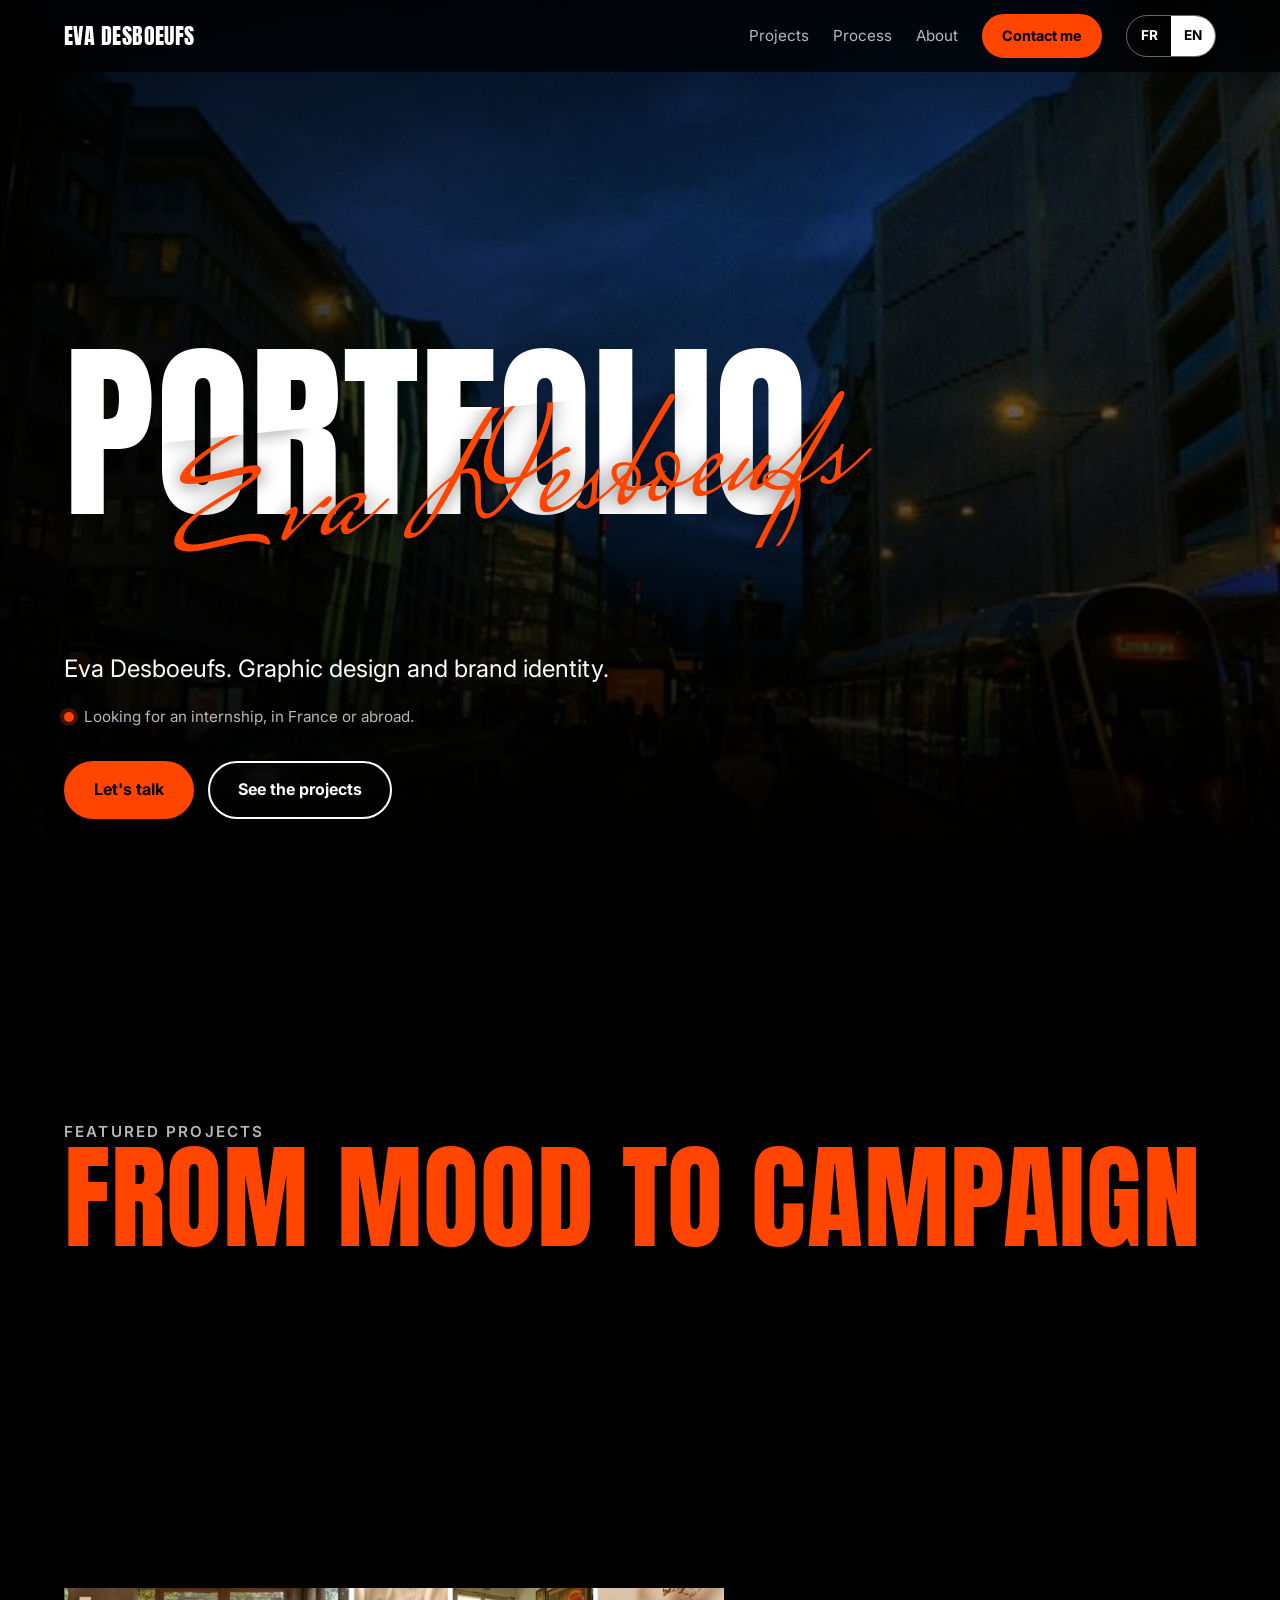
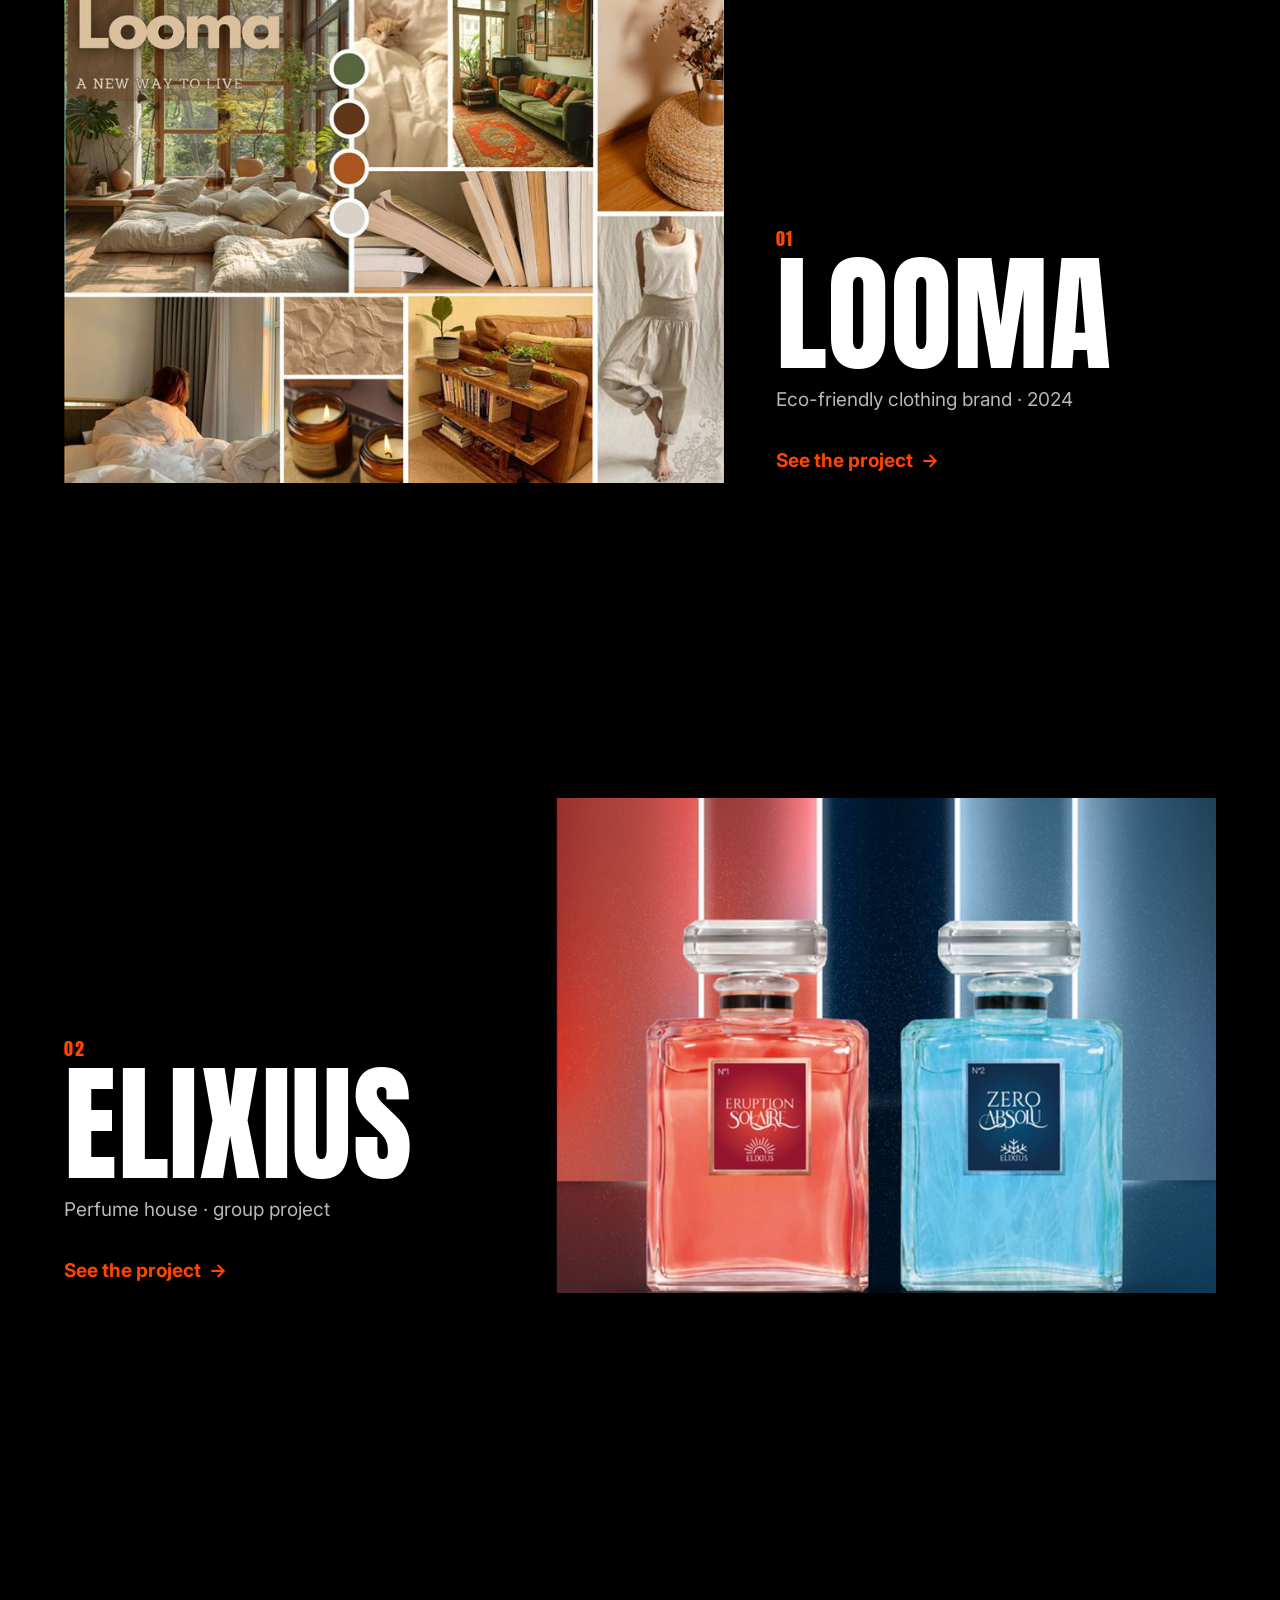
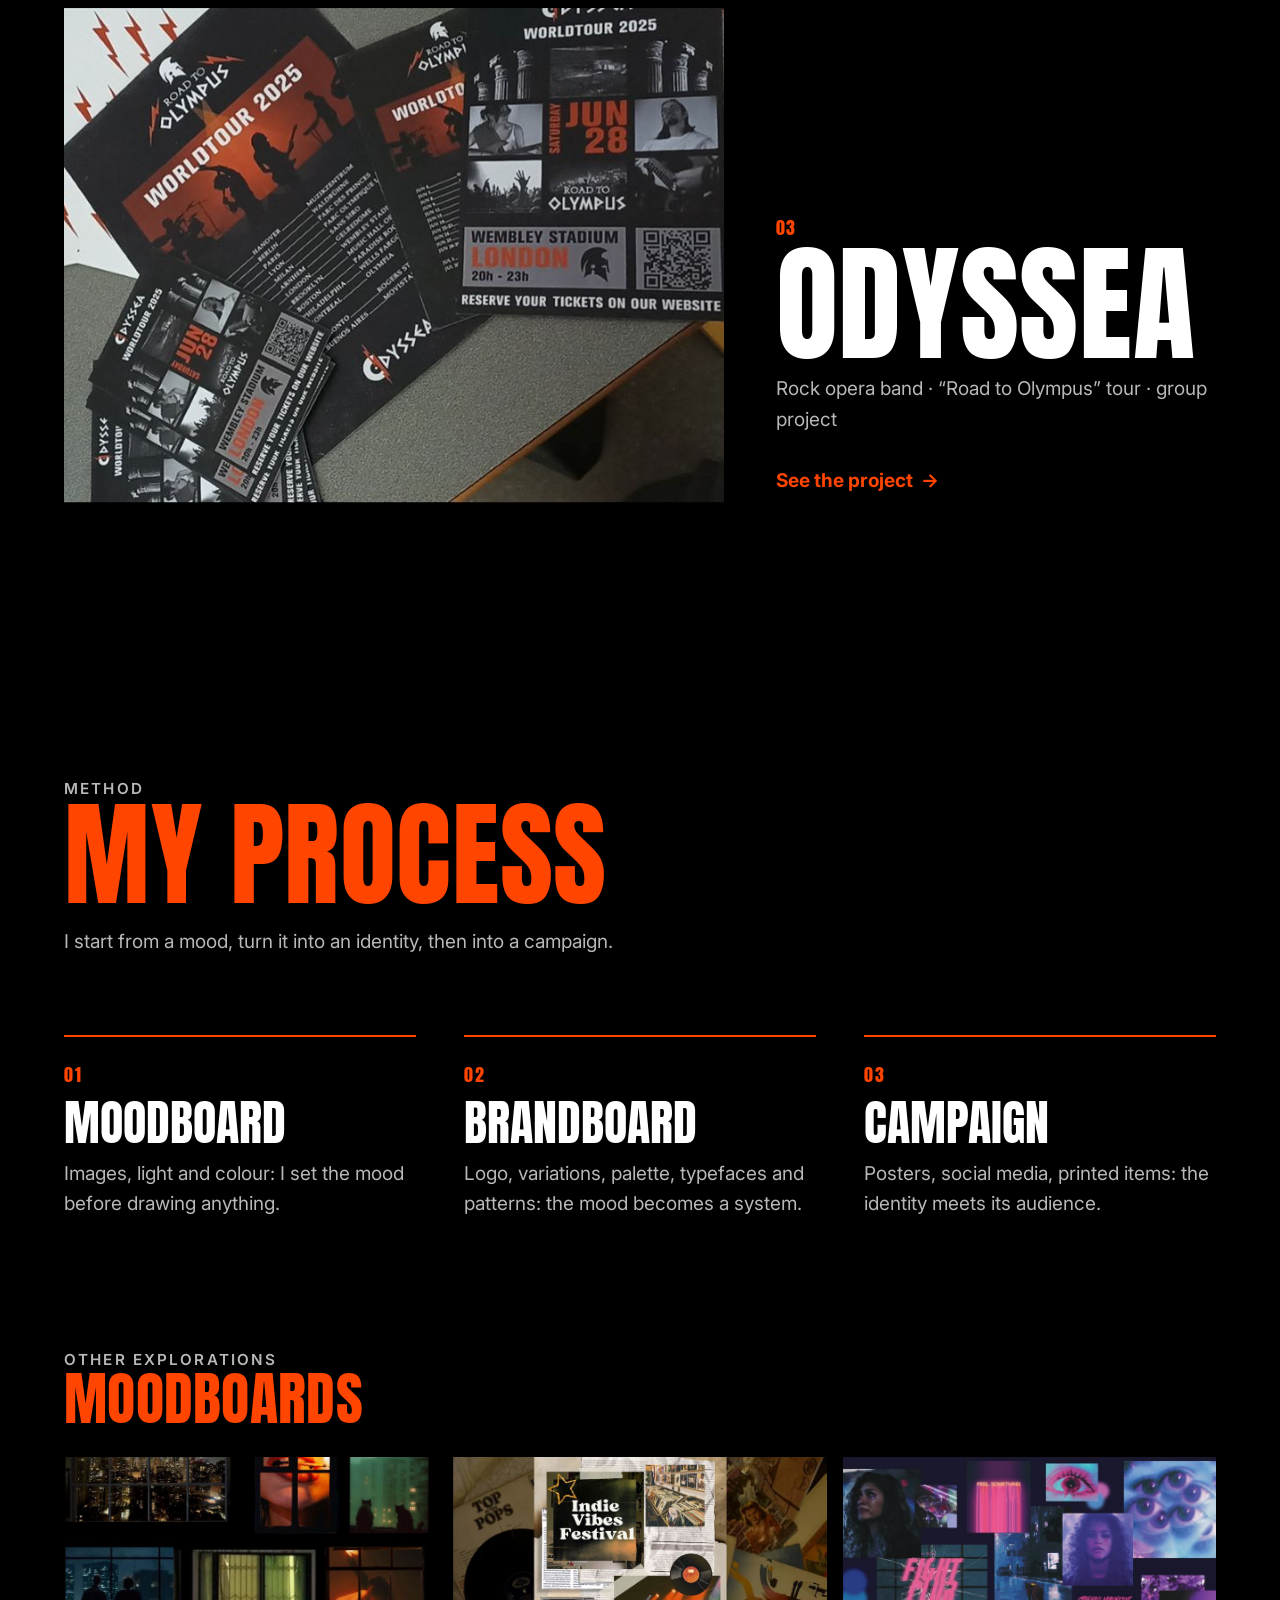
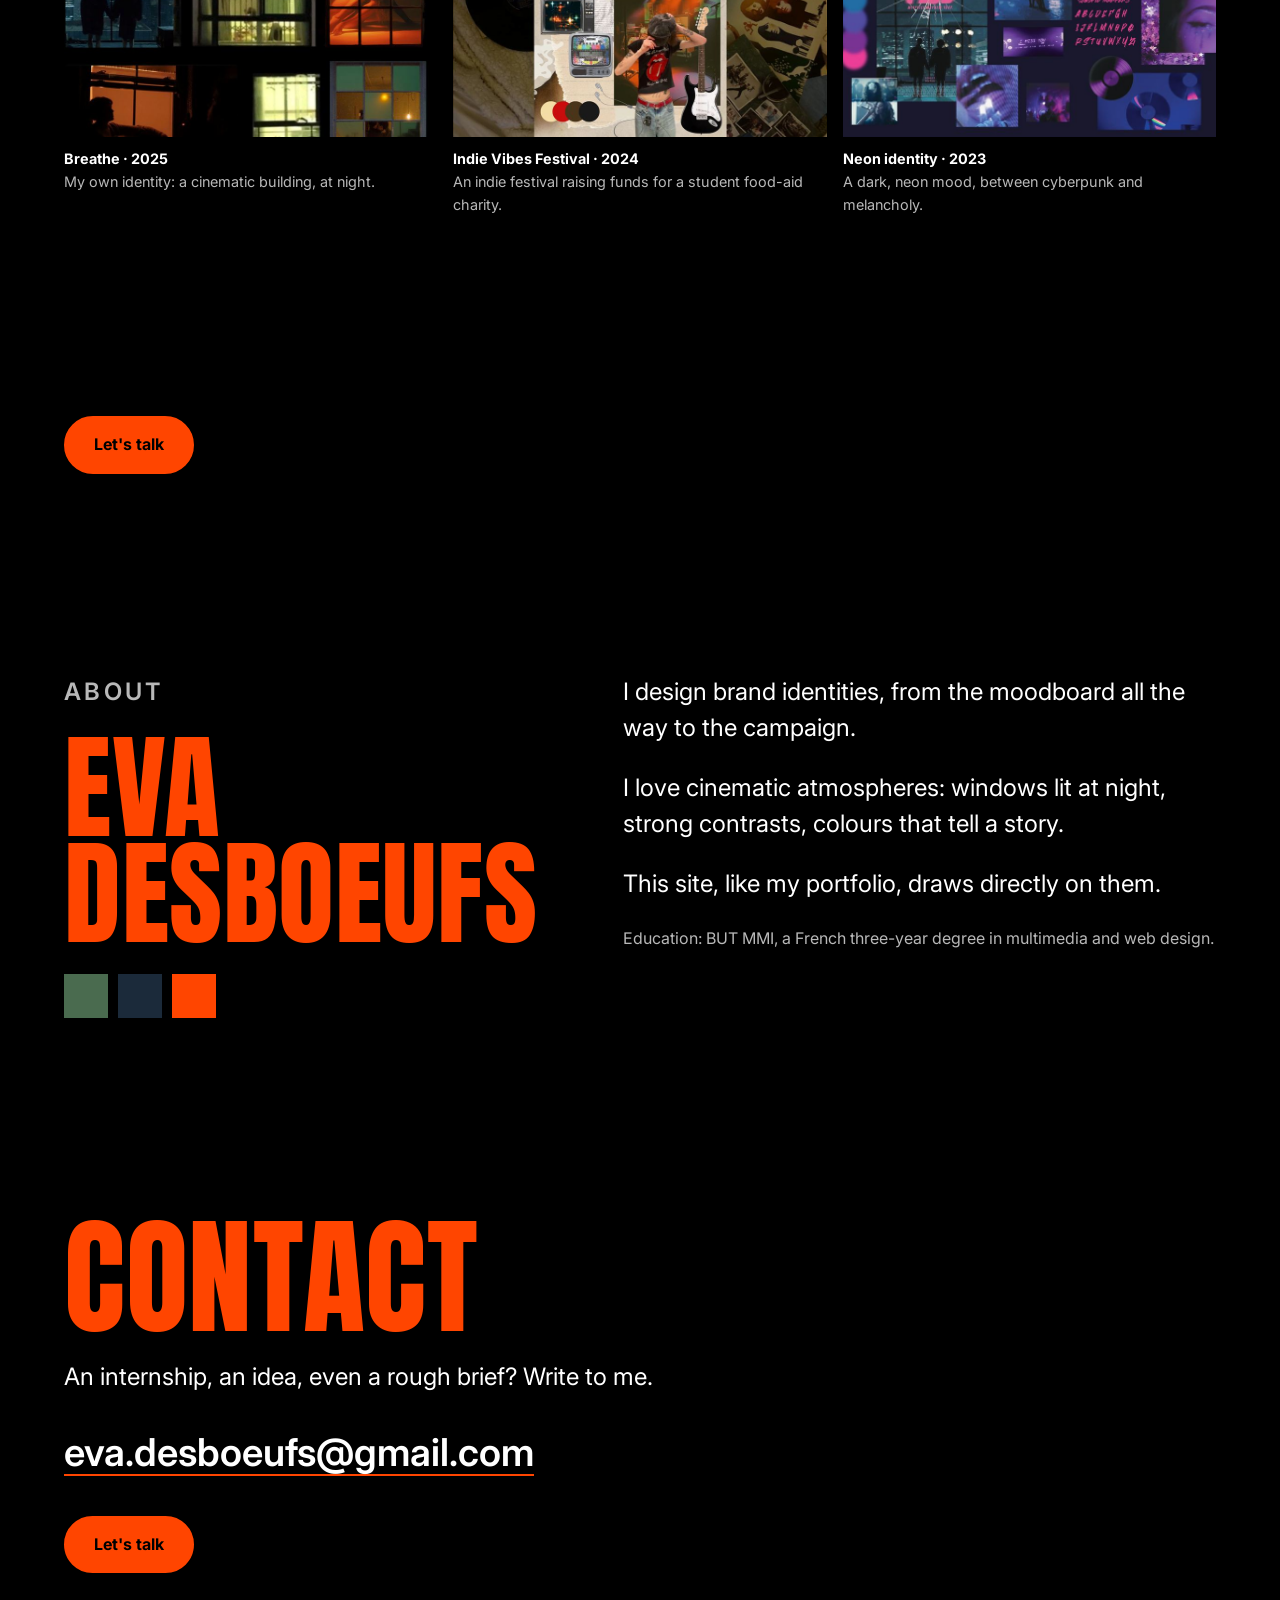
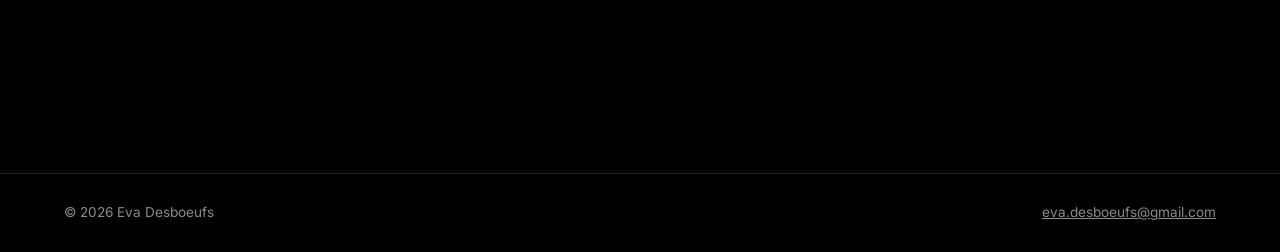
==== index.html @ 81d6af30 "Ajoute l'accueil et les pages projet en français" ====
<!doctype html>
<html lang="fr">
<head>
  <meta charset="utf-8">
  <meta name="viewport" content="width=device-width, initial-scale=1">
  <title>Eva Desboeufs — Design graphique et identités visuelles</title>
  <meta name="description" content="Portfolio d'Eva Desboeufs, designer graphique : identités visuelles, moodboards, brandboards et campagnes. À la recherche d'un stage en France ou à l'étranger.">
  <link rel="canonical" href="https://eva-desboeufs.github.io/">
  <link rel="alternate" hreflang="fr" href="https://eva-desboeufs.github.io/">
  <link rel="alternate" hreflang="en" href="https://eva-desboeufs.github.io/en/">
  <link rel="alternate" hreflang="x-default" href="https://eva-desboeufs.github.io/">

  <!-- Aperçu de partage (LinkedIn, messageries) -->
  <meta property="og:type" content="website">
  <meta property="og:locale" content="fr_FR">
  <meta property="og:site_name" content="Eva Desboeufs">
  <meta property="og:title" content="Eva Desboeufs — Design graphique et identités visuelles">
  <meta property="og:description" content="Moodboards, brandboards et campagnes. À la recherche d'un stage en France ou à l'étranger.">
  <meta property="og:url" content="https://eva-desboeufs.github.io/">
  <meta property="og:image" content="https://eva-desboeufs.github.io/assets/img/og-image.jpg">
  <meta name="twitter:card" content="summary_large_image">
  <meta name="theme-color" content="#000000">
  <link rel="icon" href="assets/img/favicon.svg" type="image/svg+xml">

  <link rel="preconnect" href="https://fonts.googleapis.com">
  <link rel="preconnect" href="https://fonts.gstatic.com" crossorigin>
  <link rel="stylesheet" href="https://fonts.googleapis.com/css2?family=Anton&family=Inter:wght@400;600;700&family=Mrs+Saint+Delafield&display=swap">
  <link rel="stylesheet" href="assets/css/style.css">
  <script>document.documentElement.classList.add("js")</script>
  <script src="assets/js/main.js" defer></script>
</head>
<body>
  <a class="skip-link" href="#contenu">Aller au contenu</a>

  <header class="site-header">
    <a class="site-header__name" href="./">Eva Desboeufs</a>
    <nav class="site-nav" aria-label="Navigation principale">
      <a href="#projets">Projets</a>
      <a href="#processus">Processus</a>
      <a href="#a-propos">À propos</a>
    </nav>
    <a class="btn btn--small" href="mailto:eva.desboeufs@gmail.com">Me contacter</a>
    <div class="lang-switch" aria-label="Langue">
      <span aria-current="true">FR</span>
      <a href="en/" hreflang="en" lang="en" data-lang-switch>EN</a>
    </div>
  </header>

  <main id="contenu">
    <!-- 1. Accroche -->
    <section class="hero">
      <div class="hero__bg">
        <img src="assets/img/accueil-ville-nuit.jpg" alt="" fetchpriority="high">
      </div>
      <div class="hero__inner">
        <h1 class="hero__title">
          <span class="title-xl">Portfolio</span>
          <span class="signature">Eva Desboeufs</span>
        </h1>
        <p class="hero__lead">Eva Desboeufs. Design graphique et identités visuelles.</p>
        <!-- TODO : ajouter la durée et la date de début du stage dès qu'elles sont connues -->
        <p class="hero__status">À la recherche d'un stage en France ou à l'étranger.</p>
        <div class="hero__actions">
          <a class="btn" href="mailto:eva.desboeufs@gmail.com">Parlons de votre projet</a>
          <a class="btn btn--ghost" href="#projets">Voir les projets</a>
        </div>
      </div>
    </section>

    <!-- 2. Trois projets phares -->
    <section class="section" id="projets" aria-labelledby="projets-titre">
      <div class="container">
        <div class="section__head reveal">
          <p class="eyebrow">Projets phares</p>
          <h2 class="title-l" id="projets-titre">De l'ambiance à la campagne</h2>
        </div>

        <article class="feature">
          <a class="feature__media reveal" href="projets/looma/" aria-label="Voir le projet Looma">
            <img src="assets/img/looma-moodboard-800.jpg" srcset="assets/img/looma-moodboard-800.jpg 800w, assets/img/looma-moodboard.jpg 1600w" sizes="(min-width: 900px) 60vw, 100vw" loading="lazy" decoding="async" alt="Moodboard Looma : intérieur baigné de lumière, coussins en lin, plantes, bougies et sarouel beige.">
          </a>
          <div class="reveal">
            <span class="feature__num">01</span>
            <h3 class="title-xl feature__title">Looma</h3>
            <p class="feature__tag">Marque de vêtements écologiques · 2024</p>
            <a class="feature__link" href="projets/looma/">Voir le projet <span aria-hidden="true">→</span></a>
          </div>
        </article>

        <article class="feature">
          <a class="feature__media reveal" href="projets/elixius/" aria-label="Voir le projet Elixius">
            <img src="assets/img/elixius-campagne-contraste-800.jpg" srcset="assets/img/elixius-campagne-contraste-800.jpg 800w, assets/img/elixius-campagne-contraste.jpg 1600w" sizes="(min-width: 900px) 60vw, 100vw" loading="lazy" decoding="async" alt="Affiche Elixius « Collection Contraste » : un flacon rouge et un flacon bleu entre des néons." style="object-position: 50% 45%">
          </a>
          <div class="reveal">
            <span class="feature__num">02</span>
            <h3 class="title-xl feature__title">Elixius</h3>
            <p class="feature__tag">Maison de parfumerie · projet de groupe</p>
            <a class="feature__link" href="projets/elixius/">Voir le projet <span aria-hidden="true">→</span></a>
          </div>
        </article>

        <article class="feature">
          <a class="feature__media reveal" href="projets/odyssea/" aria-label="Voir le projet Odyssea">
            <img src="assets/img/odyssea-campagne-flyers-800.jpg" srcset="assets/img/odyssea-campagne-flyers-800.jpg 800w, assets/img/odyssea-campagne-flyers.jpg 1600w" sizes="(min-width: 900px) 60vw, 100vw" loading="lazy" decoding="async" alt="Flyers imprimés de la tournée Odyssea « Road to Olympus », noir et orange.">
          </a>
          <div class="reveal">
            <span class="feature__num">03</span>
            <h3 class="title-xl feature__title">Odyssea</h3>
            <p class="feature__tag">Groupe d'opéra rock · tournée « Road to Olympus » · projet de groupe</p>
            <a class="feature__link" href="projets/odyssea/">Voir le projet <span aria-hidden="true">→</span></a>
          </div>
        </article>
      </div>
    </section>

    <!-- 3. Processus -->
    <section class="section" id="processus" aria-labelledby="processus-titre">
      <div class="container">
        <div class="section__head reveal">
          <p class="eyebrow">Méthode</p>
          <h2 class="title-l" id="processus-titre">Mon processus</h2>
          <p>Je pars d'une ambiance, je la transforme en identité, puis en campagne.</p>
        </div>
        <ol class="steps">
          <li class="reveal">
            <h3>Moodboard</h3>
            <p>Images, lumières et couleurs : je fixe l'ambiance avant de dessiner quoi que ce soit.</p>
          </li>
          <li class="reveal">
            <h3>Brandboard</h3>
            <p>Logo, déclinaisons, palette, typographies et motifs : l'ambiance devient un système.</p>
          </li>
          <li class="reveal">
            <h3>Campagne</h3>
            <p>Affiches, réseaux sociaux, objets imprimés : l'identité rencontre son public.</p>
          </li>
        </ol>
        <div class="section__head reveal" style="margin: clamp(80px, 10vw, 140px) 0 32px;">
          <p class="eyebrow">Autres explorations</p>
          <h2 class="title-m">Moodboards</h2>
        </div>
        <div class="strip">
          <figure class="reveal">
            <img src="assets/img/breathe-moodboard-800.jpg" loading="lazy" decoding="async" alt="Moodboard Breathe : fenêtres d'immeubles éclairées la nuit, silhouettes, tons orange, vert et bleu nuit.">
            <figcaption><strong>Breathe · 2025</strong>Mon identité visuelle : un immeuble de cinéma, la nuit.</figcaption>
          </figure>
          <figure class="reveal">
            <img src="assets/img/indie-vibes-moodboard-800.jpg" loading="lazy" decoding="async" alt="Moodboard Indie Vibes Festival : vinyles, coupures de presse, télévisions rétro et guitare.">
            <figcaption><strong>Indie Vibes Festival · 2024</strong>Festival indie au profit d'une association étudiante d'aide alimentaire.</figcaption>
          </figure>
          <figure class="reveal">
            <img src="assets/img/neon-2023-moodboard-800.jpg" loading="lazy" decoding="async" alt="Moodboard néon 2023 : portraits pensifs, lumières violettes et roses, ambiance cyberpunk.">
            <figcaption><strong>Identité néon · 2023</strong>Ambiance sombre et néon, entre cyberpunk et mélancolie.</figcaption>
          </figure>
        </div>
      </div>
    </section>

    <!-- Bouton de contact repris au milieu -->
    <div class="section">
      <div class="container reveal">
        <a class="btn" href="mailto:eva.desboeufs@gmail.com">Parlons de votre projet</a>
      </div>
    </div>

    <!-- 4. À propos -->
    <section class="section" id="a-propos" aria-labelledby="apropos-titre">
      <div class="container about">
        <div class="reveal">
          <p class="eyebrow">À propos</p>
          <h2 class="title-l" id="apropos-titre">Eva Desboeufs</h2>
          <div class="swatches" aria-hidden="true">
            <span style="background: var(--green)"></span>
            <span style="background: var(--night)"></span>
            <span style="background: var(--orange)"></span>
          </div>
        </div>
        <div class="reveal">
          <p>Je conçois des identités visuelles, du moodboard jusqu'à la campagne.</p>
          <p>J'aime les ambiances de cinéma : fenêtres éclairées la nuit, contrastes forts, couleurs qui racontent une histoire.</p>
          <p>Ce site, comme mon portfolio, en est directement inspiré.</p>
          <p class="muted">Formation : BUT MMI (Métiers du Multimédia et de l'Internet).</p>
        </div>
      </div>
    </section>

    <!-- 5. Contact -->
    <section class="section contact" id="contact" aria-labelledby="contact-titre">
      <div class="container reveal">
        <h2 class="title-l contact__title" id="contact-titre">Contact</h2>
        <p class="hero__lead" style="margin-top: 24px">Un stage, une idée, un brief même flou ? Écrivez-moi.</p>
        <a class="contact__mail" href="mailto:eva.desboeufs@gmail.com">eva.desboeufs@gmail.com</a>
        <div class="contact__links">
          <a class="btn" href="mailto:eva.desboeufs@gmail.com">Parlons de votre projet</a>
          <!-- TODO : ajouter le CV quand le fichier est fourni :
          <a class="btn btn--ghost" href="assets/cv/eva-desboeufs-cv-fr.pdf">Télécharger mon CV</a> -->
          <!-- TODO : LinkedIn / Behance si Eva les fournit -->
        </div>
      </div>
    </section>
  </main>

  <footer class="site-footer">
    <span>© 2026 Eva Desboeufs</span>
    <a href="mailto:eva.desboeufs@gmail.com">eva.desboeufs@gmail.com</a>
  </footer>
</body>
</html>
---- assets/css/style.css ----
/* =========================================================
   Portfolio Eva Desboeufs — feuille de style unique
   Couleurs et polices modifiables dans :root ci-dessous.
   ========================================================= */

:root {
  --black: #000;
  --white: #fff;
  --grey: #b8b8b8;
  --orange: #ff4500;
  --green: #4a6b4f;      /* touche secondaire « Breathe » */
  --night: #1b2a3a;      /* touche secondaire « Breathe » */
  --project: var(--orange); /* redéfinie sur chaque page projet */

  --font-title: "Anton", "Bebas Neue", Impact, sans-serif;
  --font-body: "Inter", system-ui, -apple-system, "Segoe UI", sans-serif;
  --font-script: "Mrs Saint Delafield", "Brush Script MT", cursive;

  --gutter: clamp(16px, 5vw, 64px);
  --max: 1280px;
  --space: clamp(96px, 16vw, 200px);
}

*, *::before, *::after { box-sizing: border-box; }

html { scroll-behavior: smooth; }
@media (prefers-reduced-motion: reduce) { html { scroll-behavior: auto; } }

body {
  margin: 0;
  background: var(--black);
  color: var(--white);
  font-family: var(--font-body);
  font-size: clamp(16px, 1.1vw + 10px, 19px);
  line-height: 1.6;
  -webkit-font-smoothing: antialiased;
  overflow-x: hidden;
}

img { display: block; max-width: 100%; height: auto; }

a { color: inherit; }
a:focus-visible, button:focus-visible {
  outline: 3px solid var(--orange);
  outline-offset: 3px;
}

.skip-link {
  position: absolute; left: 16px; top: -100px; z-index: 100;
  background: var(--orange); color: var(--black); padding: 10px 16px; font-weight: 700;
}
.skip-link:focus { top: 16px; }

.visually-hidden {
  position: absolute; width: 1px; height: 1px; overflow: hidden;
  clip: rect(0 0 0 0); white-space: nowrap;
}

/* ---------- Titres ---------- */
.title-xl, .title-l, .title-m {
  font-family: var(--font-title);
  font-weight: 400;
  text-transform: uppercase;
  line-height: .92;
  letter-spacing: .005em;
  margin: 0;
}
.title-xl { font-size: clamp(64px, 15vw, 220px); }
.title-l  { font-size: clamp(48px, 9vw, 128px); color: var(--orange); }
.title-m  { font-size: clamp(32px, 4.5vw, 60px); color: var(--orange); }

.eyebrow {
  font-weight: 600; font-size: .8em; letter-spacing: .14em;
  text-transform: uppercase; color: var(--grey); margin: 0 0 16px;
}

/* ---------- Boutons ---------- */
.btn {
  display: inline-flex; align-items: center; justify-content: center; gap: .6em;
  min-height: 52px; padding: 14px 28px;
  background: var(--orange); color: var(--black);
  font-weight: 700; font-size: 1rem; text-decoration: none;
  border: 2px solid var(--orange); border-radius: 999px;
  transition: background .2s, color .2s, transform .2s;
}
.btn:hover { background: transparent; color: var(--orange); }
.btn--ghost { background: transparent; color: var(--white); border-color: var(--white); }
.btn--ghost:hover { border-color: var(--orange); }
.btn--small { min-height: 44px; padding: 8px 18px; font-size: .9rem; }

/* ---------- En-tête ---------- */
.site-header {
  position: fixed; inset: 0 0 auto 0; z-index: 50;
  display: flex; align-items: center; gap: 24px;
  padding: 14px var(--gutter);
  background: rgba(0,0,0,.72);
  -webkit-backdrop-filter: blur(10px); backdrop-filter: blur(10px);
}
.site-header__name {
  font-family: var(--font-title); text-transform: uppercase; font-size: 22px;
  text-decoration: none; letter-spacing: .02em; margin-right: auto;
}
.site-nav { display: flex; gap: 24px; }
.site-nav a { text-decoration: none; font-size: .95rem; color: var(--grey); }
.site-nav a:hover { color: var(--white); }

.lang-switch {
  display: inline-flex; border: 1px solid rgba(255,255,255,.4); border-radius: 999px;
  font-size: .85rem; font-weight: 700; overflow: hidden;
}
.lang-switch a, .lang-switch span {
  display: inline-flex; align-items: center; justify-content: center;
  min-width: 44px; min-height: 40px; padding: 0 10px; text-decoration: none;
}
.lang-switch [aria-current] { background: var(--white); color: var(--black); }
.lang-switch a:hover { color: var(--orange); }

@media (max-width: 760px) {
  .site-nav { display: none; }
  .site-header { gap: 10px; }
  .site-header .btn--small { padding: 8px 14px; }
}
@media (max-width: 420px) {
  .site-header { padding-inline: 12px; gap: 8px; }
  .site-header__name { font-size: 17px; }
  .site-header .btn--small { padding: 8px 12px; font-size: .82rem; }
  .lang-switch a, .lang-switch span { min-width: 40px; padding: 0 6px; }
}
.btn { white-space: nowrap; }

/* ---------- Accueil : accroche ---------- */
.hero {
  position: relative; min-height: 100svh;
  display: flex; align-items: flex-end;
  padding: 120px var(--gutter) clamp(48px, 9vh, 96px);
  overflow: hidden;
}
.hero__bg {
  position: absolute; inset: 0; z-index: -1;
}
.hero__bg img { width: 100%; height: 100%; object-fit: cover; object-position: 60% 60%; }
.hero__bg::after {
  content: ""; position: absolute; inset: 0;
  background:
    linear-gradient(to top, #000 4%, rgba(0,0,0,.55) 45%, rgba(0,0,0,.35) 75%, rgba(0,0,0,.7)),
    linear-gradient(to right, rgba(0,0,0,.65), rgba(0,0,0,0) 70%);
}
.hero__inner { width: 100%; max-width: var(--max); margin: 0 auto; }
.hero__title { position: relative; display: inline-block; }
.signature {
  font-family: var(--font-script); color: var(--orange);
  font-size: clamp(64px, 13vw, 200px); line-height: 1; font-weight: 400;
  display: block;
  position: absolute; left: 14%; bottom: -.5em;
  text-shadow: 0 2px 18px rgba(0,0,0,.6);
  white-space: nowrap; transform: rotate(-6deg); transform-origin: left;
  pointer-events: none;
}
.hero__lead {
  margin: clamp(56px, 8vw, 110px) 0 0; max-width: 34em;
  font-size: clamp(18px, 1.6vw + 8px, 24px); line-height: 1.45;
}
.hero__status {
  display: inline-flex; align-items: center; gap: 10px;
  margin: 18px 0 32px; color: var(--grey); font-size: .95rem;
}
.hero__status::before {
  content: ""; width: 10px; height: 10px; border-radius: 50%;
  background: var(--orange); box-shadow: 0 0 0 4px rgba(255,69,0,.25);
}
.hero__actions { display: flex; flex-wrap: wrap; gap: 14px; }

/* Effet signature : le nom se « trace » de gauche à droite, une fois */
.js .signature { clip-path: inset(0 100% 0 0); animation: write 1.8s .5s cubic-bezier(.6,.1,.3,1) forwards; }
@keyframes write { to { clip-path: inset(0 -10% 0 0); } }

/* ---------- Sections ---------- */
.section { padding: var(--space) var(--gutter) 0; }
.container { max-width: var(--max); margin: 0 auto; }
.section__head { margin-bottom: clamp(40px, 6vw, 80px); }
.section__head p { color: var(--grey); max-width: 36em; margin: 20px 0 0; }

/* Projets phares : un par écran */
.feature {
  display: grid; gap: clamp(24px, 4vw, 56px);
  grid-template-columns: 1fr; align-items: end;
  min-height: 90svh; padding: 6vh 0;
}
@media (min-width: 900px) {
  .feature { grid-template-columns: 1.5fr 1fr; }
  .feature:nth-of-type(even) { grid-template-columns: 1fr 1.5fr; }
  .feature:nth-of-type(even) .feature__media { order: 2; }
}
.feature__media {
  display: block; overflow: hidden; position: relative;
  outline: 1px solid transparent; transition: outline-color .3s, box-shadow .3s;
}
.feature__media img {
  width: 100%; aspect-ratio: 4 / 3; object-fit: cover;
  transition: transform .8s cubic-bezier(.2,.7,.2,1);
}
.feature__media:hover img, .feature__media:focus-visible img { transform: scale(1.04); }
.feature__media:hover, .feature__media:focus-visible { box-shadow: 0 0 0 2px var(--orange), 0 0 40px rgba(255,69,0,.35); }
.feature__num { font-family: var(--font-title); color: var(--orange); font-size: 1.1rem; letter-spacing: .1em; }
.feature__title { font-size: clamp(56px, 10vw, 140px); color: var(--white); }
.feature__tag { color: var(--grey); margin: 12px 0 24px; }
.feature__link {
  color: var(--orange); font-weight: 700; text-decoration: none;
  display: inline-flex; align-items: center; gap: 8px; min-height: 44px;
}
.feature__link:hover { text-decoration: underline; text-underline-offset: 4px; }

/* Processus */
.steps {
  list-style: none; padding: 0; margin: 0;
  display: grid; gap: clamp(32px, 4vw, 48px);
  grid-template-columns: repeat(auto-fit, minmax(240px, 1fr));
  counter-reset: step;
}
.steps li { border-top: 2px solid var(--orange); padding-top: 24px; }
.steps li::before {
  counter-increment: step; content: "0" counter(step);
  font-family: var(--font-title); color: var(--orange); font-size: 1.1rem; letter-spacing: .1em;
}
.steps h3 { font-family: var(--font-title); font-weight: 400; text-transform: uppercase; font-size: clamp(32px, 4vw, 48px); margin: 8px 0 12px; line-height: 1; }
.steps p { color: var(--grey); margin: 0; }

/* Explorations (autres moodboards) */
.strip {
  display: grid; gap: 16px;
  grid-template-columns: repeat(auto-fit, minmax(260px, 1fr));
}
.strip figure { margin: 0; }
.strip img { width: 100%; aspect-ratio: 4 / 3; object-fit: cover; }
.strip figcaption { color: var(--grey); font-size: .9rem; margin-top: 10px; }
.strip figcaption strong { color: var(--white); display: block; }

/* À propos */
.about { display: grid; gap: clamp(32px, 5vw, 80px); }
@media (min-width: 900px) { .about { grid-template-columns: 1fr 1.2fr; align-items: start; } }
.about p { font-size: clamp(18px, 1.4vw + 8px, 24px); line-height: 1.5; margin: 0 0 1em; }
.about .muted { color: var(--grey); font-size: 1rem; }
.swatches { display: flex; gap: 10px; margin-top: 28px; }
.swatches span { width: 44px; height: 44px; }

/* Contact / fin de page */
.contact { text-align: left; padding-bottom: var(--space); }
.contact__title { font-size: clamp(48px, 10vw, 150px); }
.contact__mail {
  display: inline-block; margin: 28px 0 32px;
  font-size: clamp(20px, 3vw, 40px); font-weight: 600; color: var(--white);
  text-decoration: underline; text-decoration-color: var(--orange);
  text-underline-offset: 8px; text-decoration-thickness: 2px; word-break: break-word;
}
.contact__mail:hover { color: var(--orange); }
.contact__links { display: flex; flex-wrap: wrap; gap: 14px; }

.site-footer {
  border-top: 1px solid #222; padding: 28px var(--gutter);
  color: #8a8a8a; font-size: .85rem;
  display: flex; flex-wrap: wrap; gap: 12px; justify-content: space-between;
}
.site-footer a { color: inherit; }

/* ---------- Page projet ---------- */
.project-hero { position: relative; padding-top: 0; }
.project-hero__img { width: 100%; height: min(88svh, 900px); object-fit: cover; }
.project-hero__text {
  padding: 32px var(--gutter) 0; max-width: var(--max); margin: 0 auto;
}
.project-hero__text .title-xl { color: var(--white); }
.project-hero__meta { color: var(--grey); margin-top: 12px; }
.project-hero__meta b { color: var(--project); font-weight: 600; }

.context {
  max-width: 40em; font-size: clamp(19px, 1.5vw + 8px, 26px); line-height: 1.5;
}
.context p { margin: 0 0 1em; }

.chapter { padding-top: var(--space); }
.chapter__label {
  display: flex; align-items: baseline; gap: 16px; margin-bottom: 32px;
}
.chapter__label span { font-family: var(--font-title); color: var(--project); font-size: 1.2rem; letter-spacing: .1em; }
.chapter__label h2 { color: var(--orange); }
.chapter__intro { color: var(--grey); max-width: 36em; margin: -12px 0 36px; }

/* Rythme alterné : pleine largeur / deux côte à côte / détail */
.gallery { display: grid; gap: clamp(12px, 2vw, 24px); }
.gallery figure { margin: 0; overflow: hidden; background: #0d0d0d; }
.gallery img { width: 100%; height: 100%; object-fit: cover; transition: transform .8s cubic-bezier(.2,.7,.2,1); }
.gallery figure:hover img { transform: scale(1.025); }
.gallery--pair { grid-template-columns: 1fr; }
@media (min-width: 760px) { .gallery--pair { grid-template-columns: 1fr 1fr; } }
.gallery--trio { grid-template-columns: 1fr; }
@media (min-width: 760px) { .gallery--trio { grid-template-columns: repeat(3, 1fr); } }
.gallery--detail { max-width: 860px; margin-inline: auto; }
.gallery--contain img { object-fit: contain; }
.gallery + .gallery { margin-top: clamp(12px, 2vw, 24px); }

.project-swatches { display: flex; gap: 8px; margin-top: 24px; }
.project-swatches span { width: 36px; height: 36px; border: 1px solid rgba(255,255,255,.15); }

.next-project {
  display: flex; justify-content: space-between; flex-wrap: wrap; gap: 16px;
  padding-top: 32px; border-top: 1px solid #222; margin-top: 48px;
}
.next-project a { color: var(--grey); text-decoration: none; min-height: 44px; display: inline-flex; align-items: center; }
.next-project a:hover { color: var(--orange); }

/* ---------- Révélation au défilement ---------- */
.js .reveal { opacity: 0; transform: translateY(28px); transition: opacity .9s ease, transform .9s cubic-bezier(.2,.7,.2,1); }
.js .reveal.is-visible { opacity: 1; transform: none; }

/* ---------- Réduction des animations ---------- */
@media (prefers-reduced-motion: reduce) {
  *, *::before, *::after { animation: none !important; transition: none !important; }
  .js .reveal { opacity: 1; transform: none; }
  .js .signature { clip-path: none; }
  .feature__media:hover img, .gallery figure:hover img { transform: none; }
}
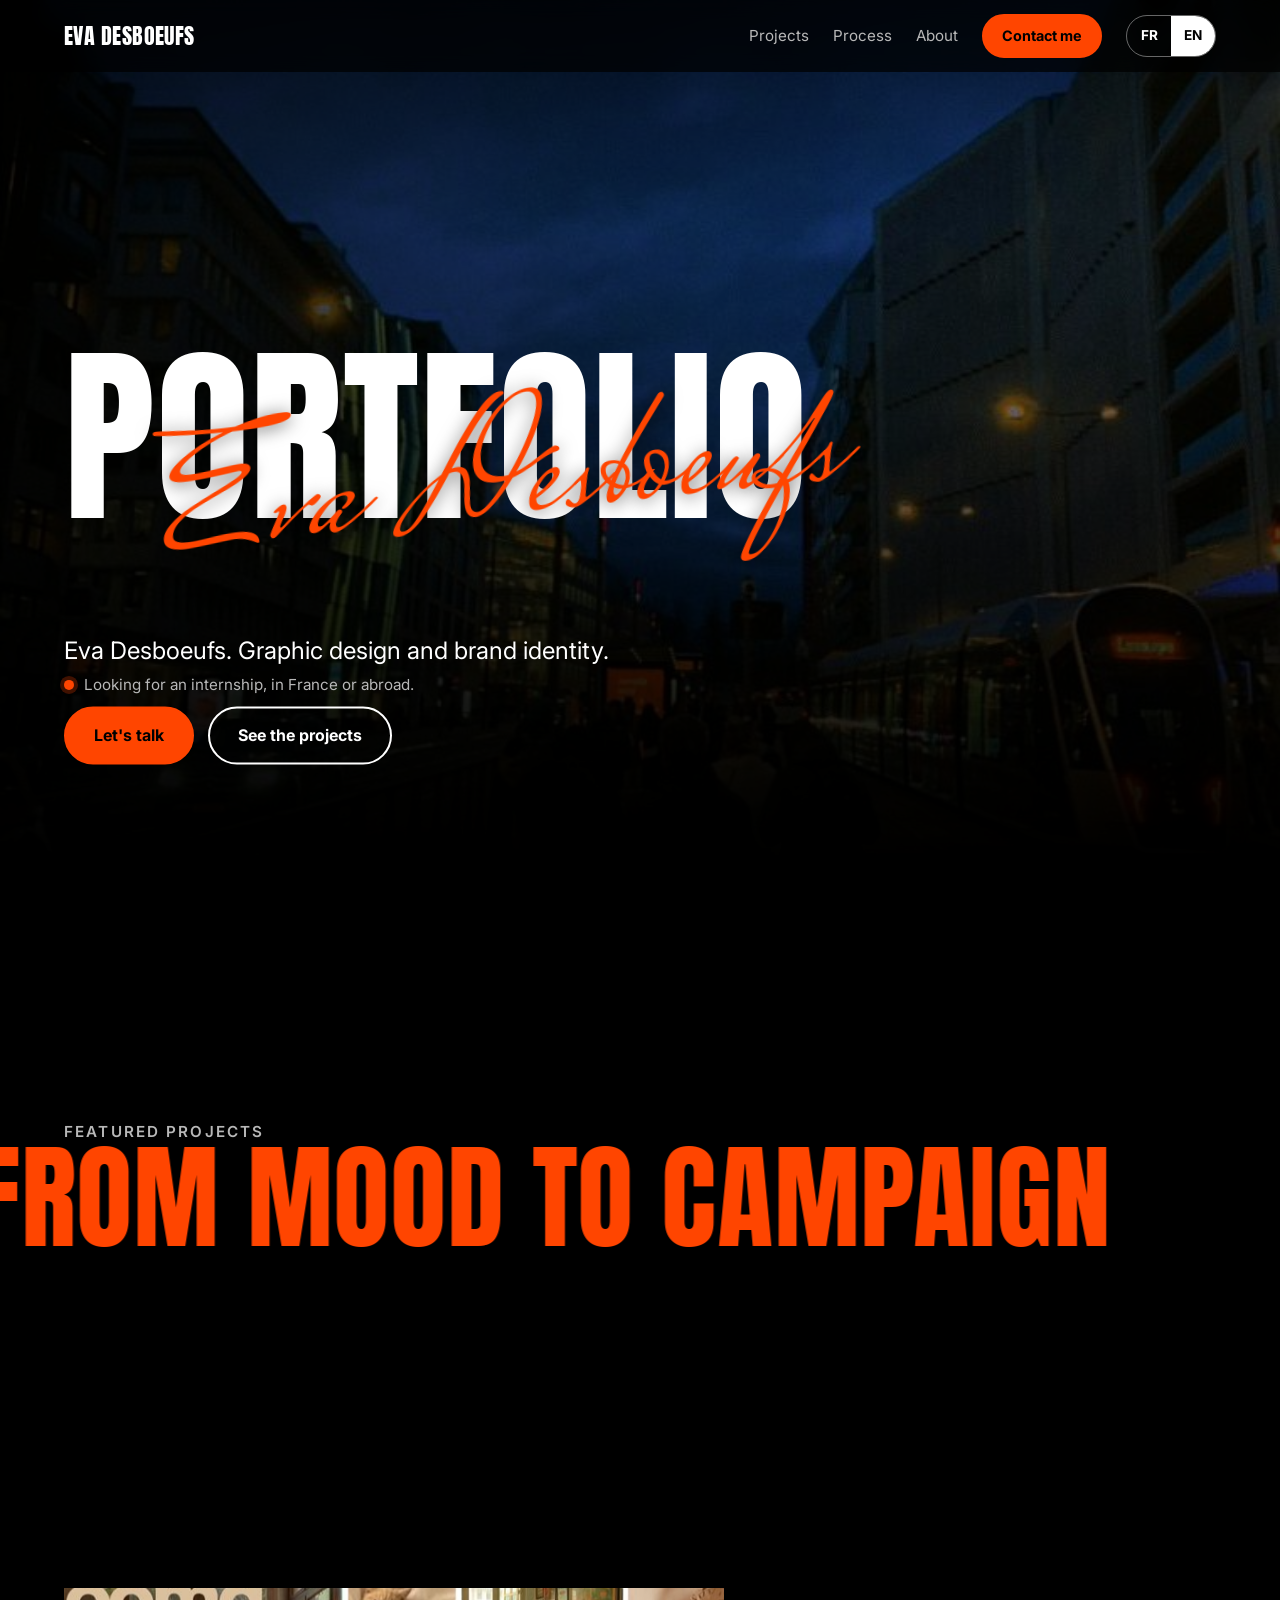
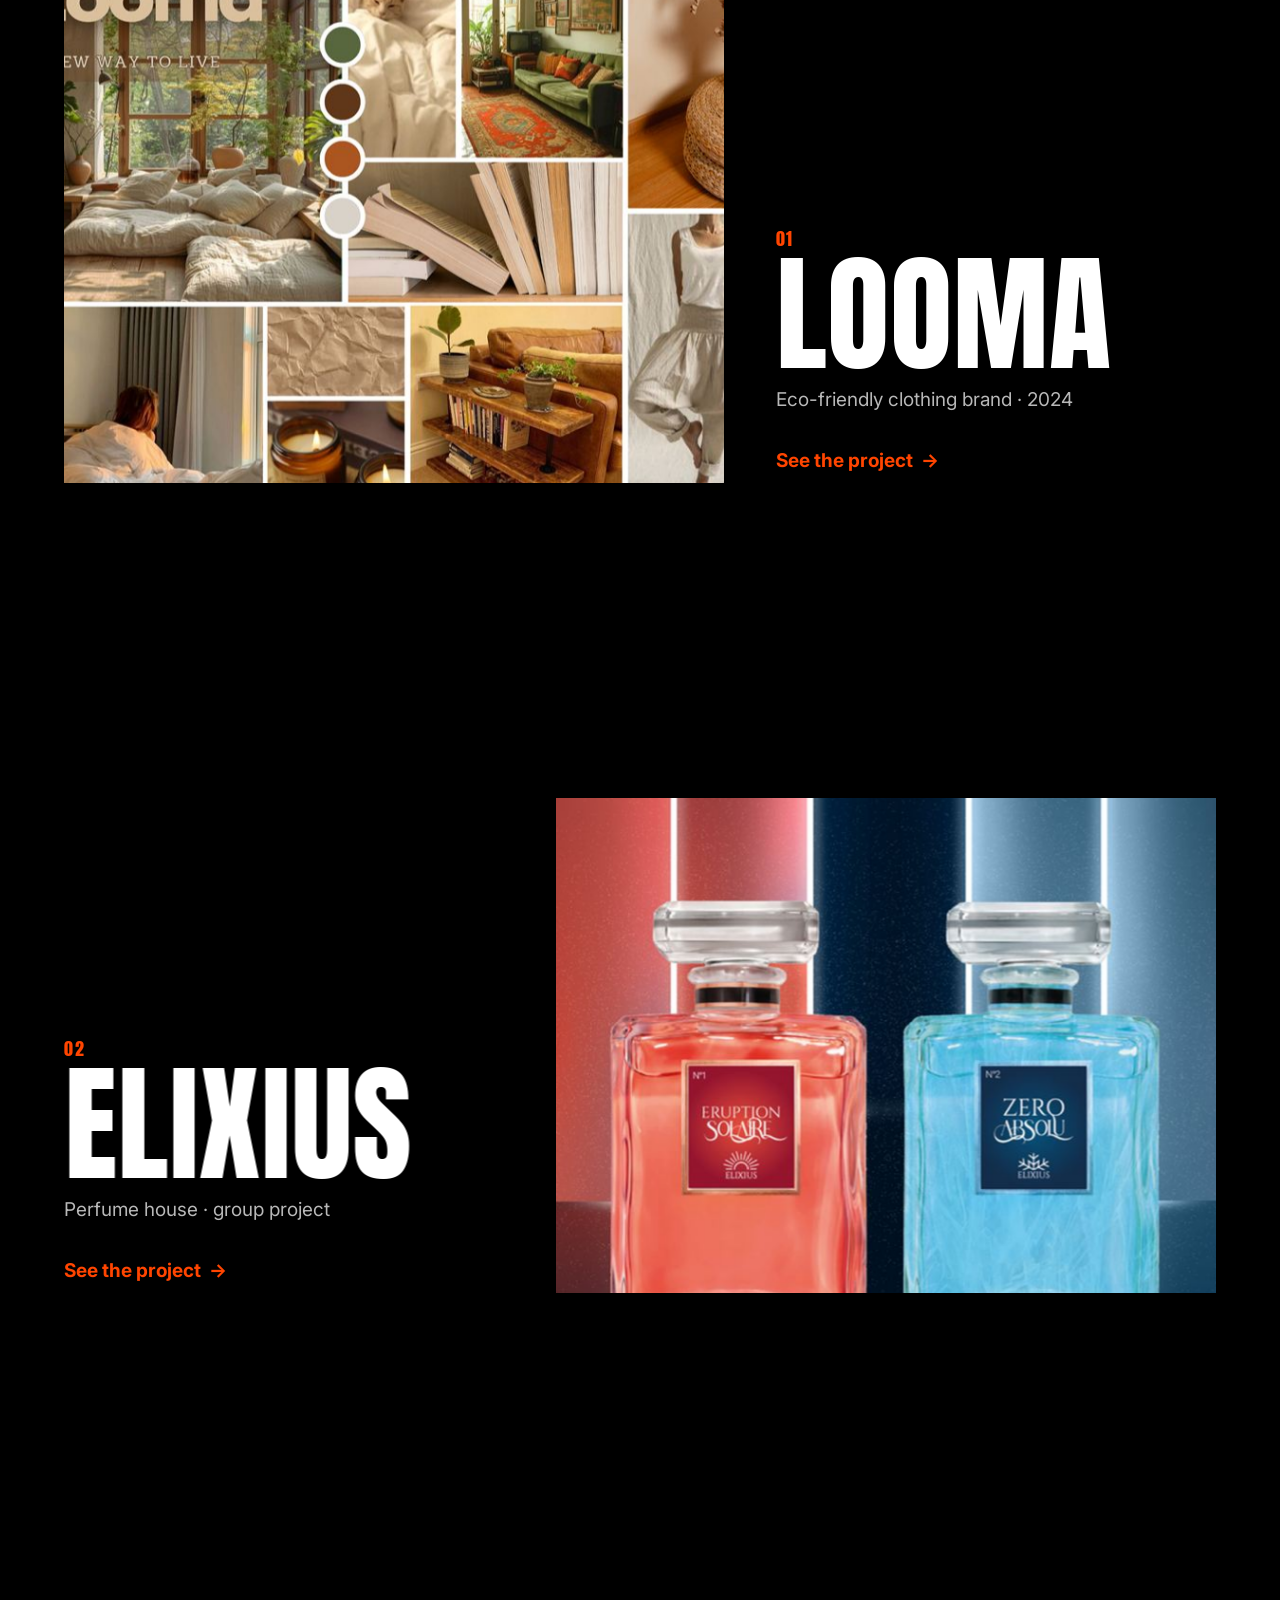
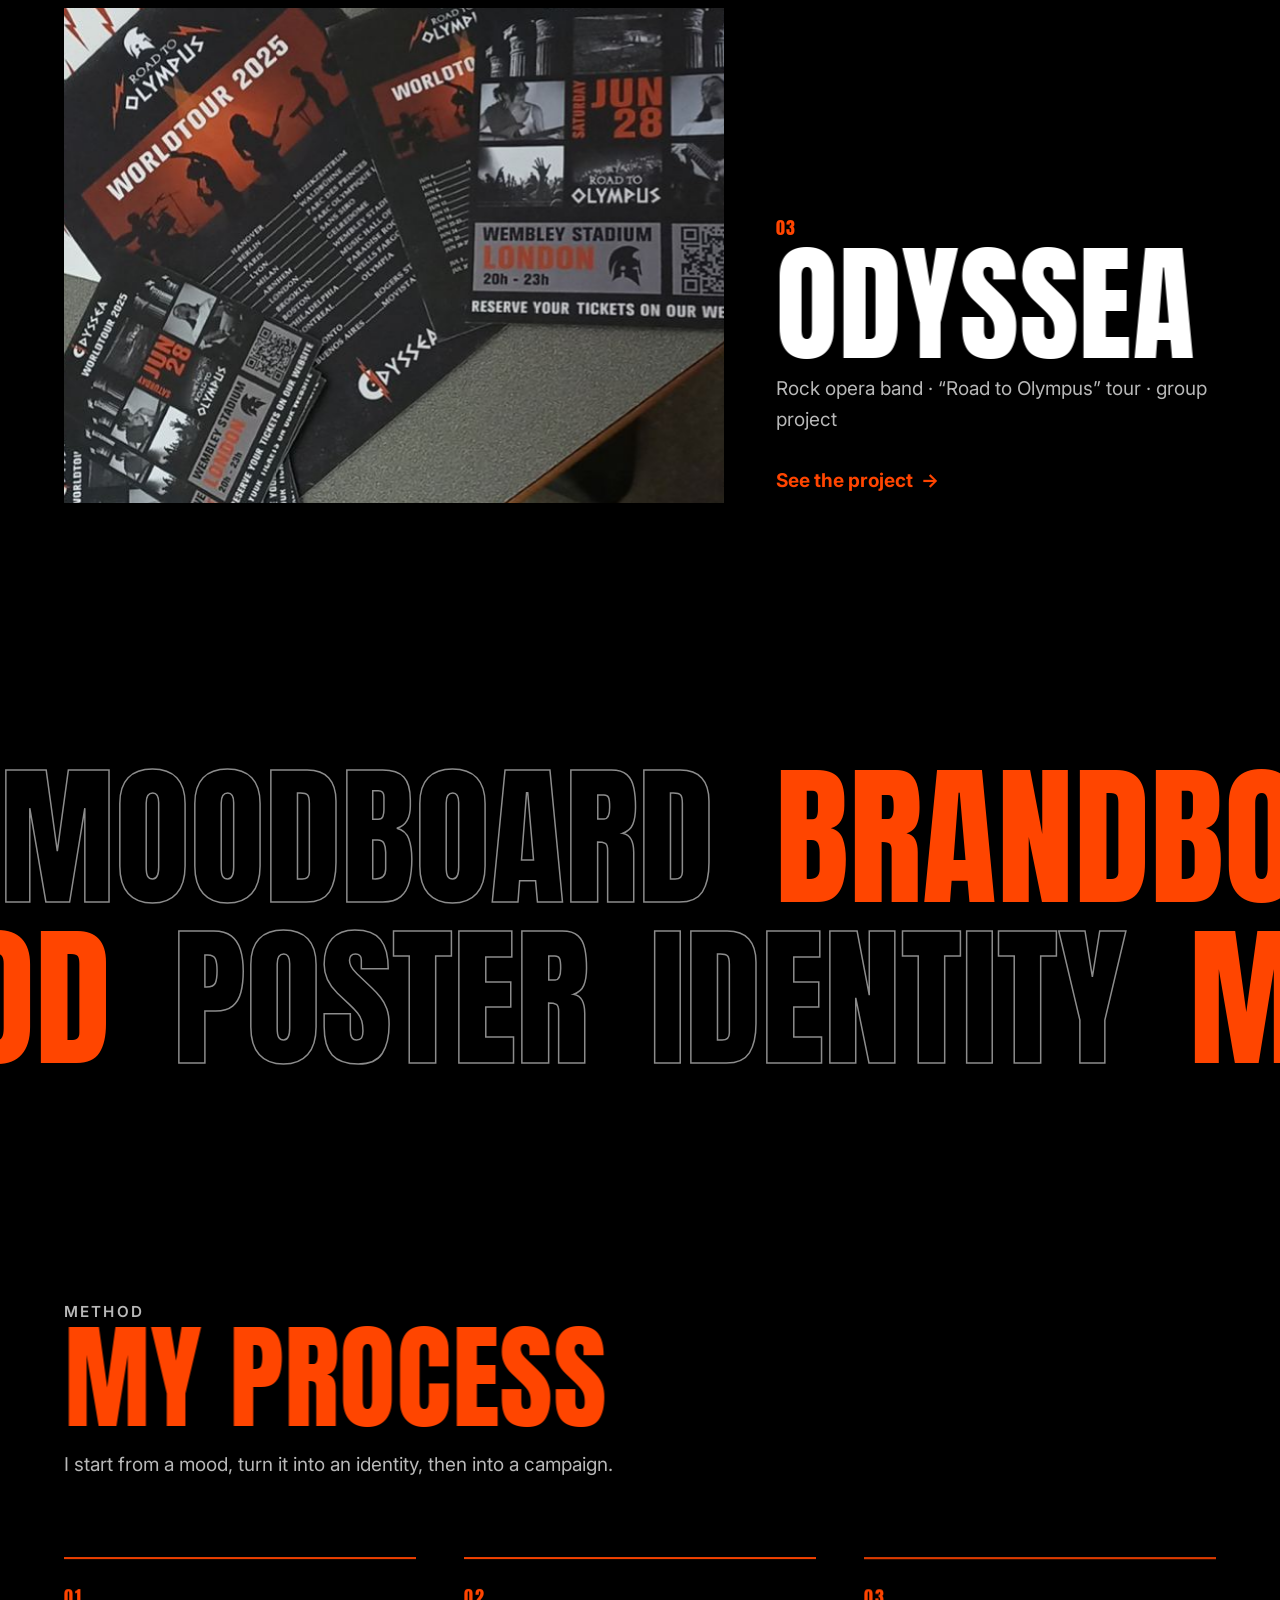
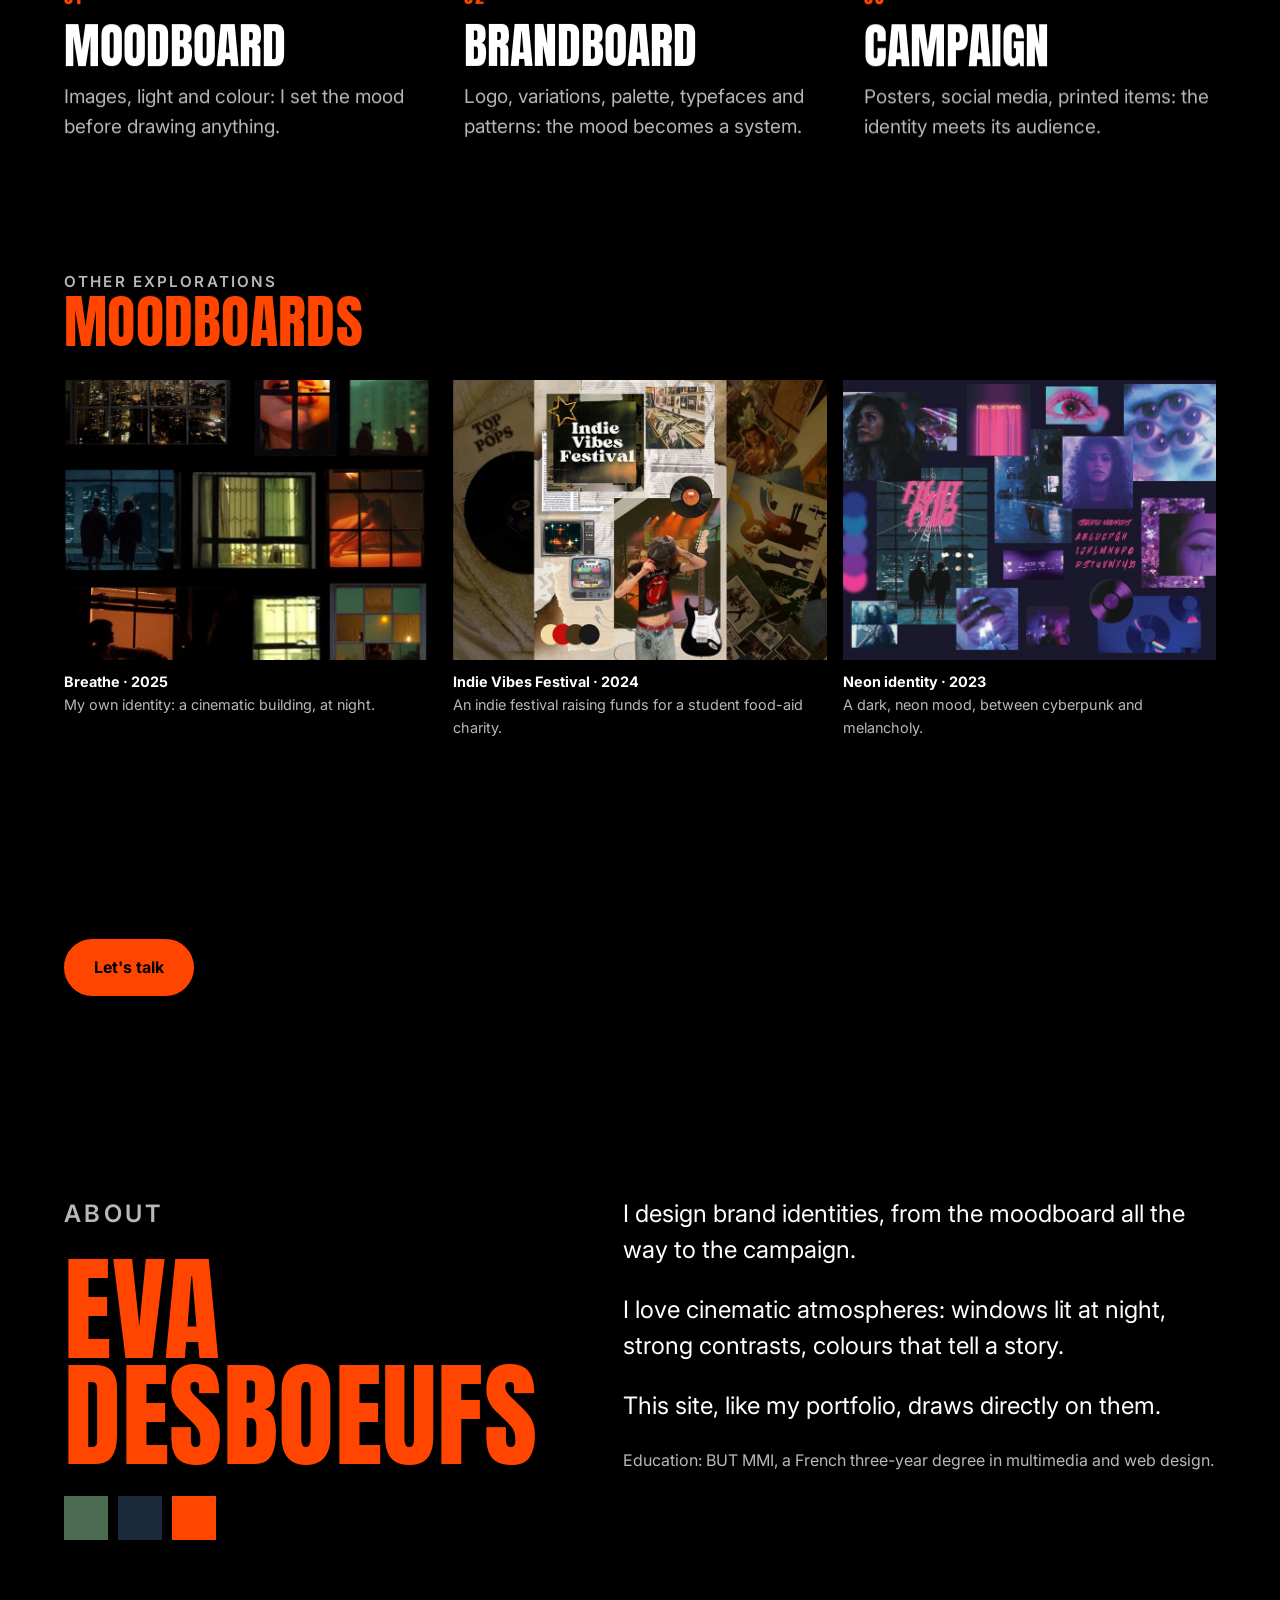
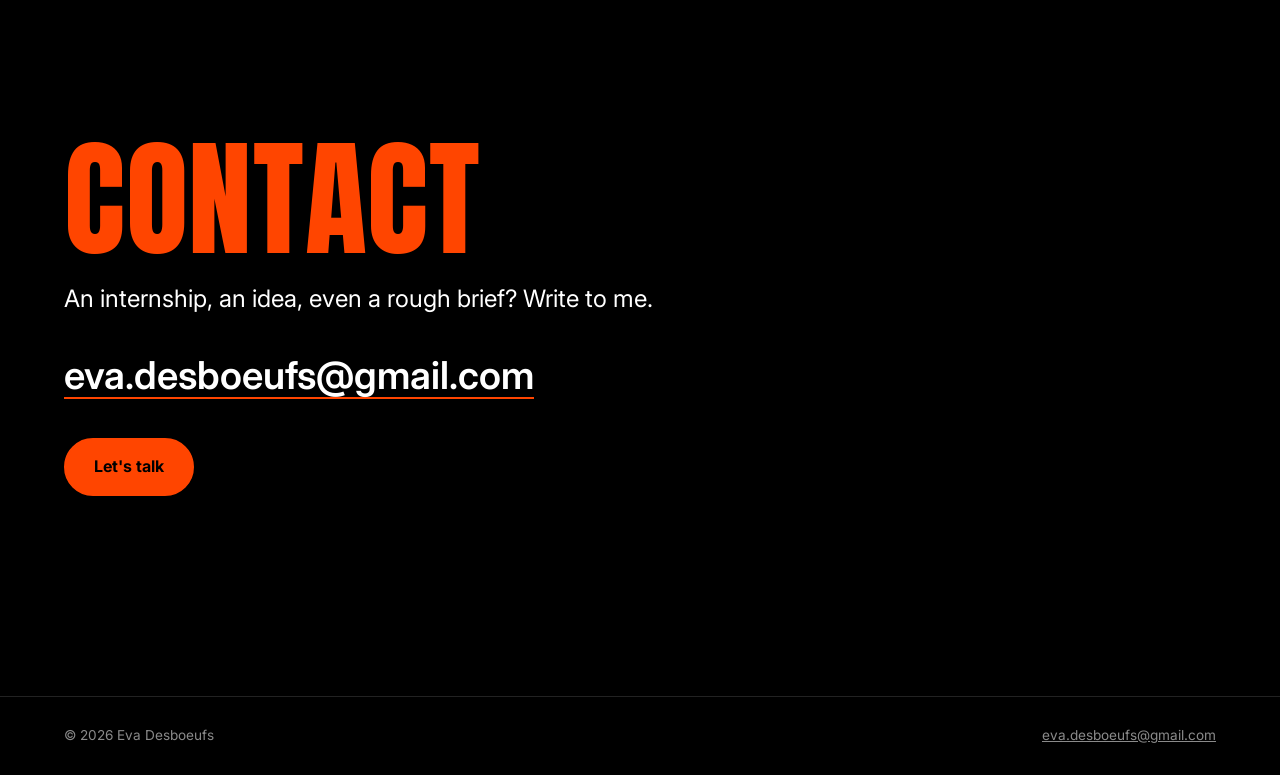
==== commit f45a52c3: "Rend le site plus dynamique et corrige le nom manuscrit coupé Images dévoilées en rideau (directions" ====
--- a/index.html
+++ b/index.html
@@ -112,6 +112,12 @@
         </article>
       </div>
     </section>
+
+    <!-- Bandeau qui défile avec la page (décoratif) -->
+    <div class="marquee" aria-hidden="true">
+      <div class="marquee__row marquee__row--a"><span>Moodboard</span><span>Brandboard</span><span>Campagne</span><span>Moodboard</span><span>Brandboard</span><span>Campagne</span></div>
+      <div class="marquee__row marquee__row--b"><span>Identité</span><span>Ambiance</span><span>Affiche</span><span>Identité</span><span>Ambiance</span><span>Affiche</span></div>
+    </div>
 
     <!-- 3. Processus -->
     <section class="section" id="processus" aria-labelledby="processus-titre">
--- a/assets/css/style.css
+++ b/assets/css/style.css
@@ -149,9 +149,9 @@
 .hero__title { position: relative; display: inline-block; }
 .signature {
   font-family: var(--font-script); color: var(--orange);
-  font-size: clamp(64px, 13vw, 200px); line-height: 1; font-weight: 400;
-  display: block;
-  position: absolute; left: 14%; bottom: -.5em;
+  font-size: clamp(64px, 13vw, 200px); line-height: 1.6; font-weight: 400;
+  display: block; padding: 0 .3em 0 .1em;
+  position: absolute; left: 12%; bottom: -.8em;
   text-shadow: 0 2px 18px rgba(0,0,0,.6);
   white-space: nowrap; transform: rotate(-6deg); transform-origin: left;
   pointer-events: none;
@@ -171,8 +171,8 @@
 .hero__actions { display: flex; flex-wrap: wrap; gap: 14px; }
 
 /* Effet signature : le nom se « trace » de gauche à droite, une fois */
-.js .signature { clip-path: inset(0 100% 0 0); animation: write 1.8s .5s cubic-bezier(.6,.1,.3,1) forwards; }
-@keyframes write { to { clip-path: inset(0 -10% 0 0); } }
+.js .signature { clip-path: inset(-60% 100% -60% -20%); animation: write 1.8s .5s cubic-bezier(.6,.1,.3,1) forwards; }
+@keyframes write { to { clip-path: inset(-60% -20% -60% -20%); } }
 
 /* ---------- Sections ---------- */
 .section { padding: var(--space) var(--gutter) 0; }
@@ -312,10 +312,68 @@
 .js .reveal { opacity: 0; transform: translateY(28px); transition: opacity .9s ease, transform .9s cubic-bezier(.2,.7,.2,1); }
 .js .reveal.is-visible { opacity: 1; transform: none; }
 
+/* ---------- Mouvement : apparitions d'images ----------
+   Le script ajoute .reveal-media et data-dir (up, left, right, down, center)
+   aux images. L'image se dévoile comme un rideau tout en dézoomant. */
+main { overflow-x: clip; }
+.js .reveal-media { clip-path: inset(100% 0 0 0); transition: clip-path 1.3s cubic-bezier(.77,0,.18,1); }
+.js .reveal-media[data-dir="left"]   { clip-path: inset(0 100% 0 0); }
+.js .reveal-media[data-dir="right"]  { clip-path: inset(0 0 0 100%); }
+.js .reveal-media[data-dir="down"]   { clip-path: inset(0 0 100% 0); }
+.js .reveal-media[data-dir="center"] { clip-path: inset(50% 50% 50% 50%); }
+.js .reveal-media.is-visible { clip-path: inset(0 0 0 0); }
+.js .reveal-media img { transform: scale(1.35); transition: transform 1.8s cubic-bezier(.2,.7,.2,1); }
+.js .reveal-media.is-visible img { transform: scale(var(--img-scale, 1)); }
+.js .feature__media.reveal-media img { --img-scale: 1.15; }  /* marge pour la parallaxe interne */
+.js .project-hero__media img { transform: scale(1.15); animation: hero-in 1.6s cubic-bezier(.2,.7,.2,1) both; }
+@keyframes hero-in { from { transform: scale(1.35); opacity: 0; } }
+.hero__title .title-xl { display: block; }
+.js .hero__bg img { animation: hero-in 2.2s cubic-bezier(.2,.7,.2,1) both; }
+.js .feature__media.reveal-media:hover img { transform: scale(1.2); }
+.js .gallery figure.reveal-media:hover img { transform: scale(1.03); }
+
+/* Textes qui glissent depuis le côté */
+.js .reveal[data-dir="left"]  { transform: translateX(-60px); }
+.js .reveal[data-dir="right"] { transform: translateX(60px); }
+.js .reveal.is-visible[data-dir] { transform: none; }
+
+/* Titres lettre par lettre */
+.split { display: inline-block; }
+.split .char { display: inline-block; white-space: pre; }
+.js .split .char {
+  transform: translateY(105%) rotate(6deg); opacity: 0;
+  transition: transform .9s cubic-bezier(.2,.8,.2,1), opacity .6s ease;
+  transition-delay: calc(var(--i) * 45ms);
+}
+.js .split.is-visible .char { transform: none; opacity: 1; }
+.split-mask { display: inline-block; overflow: hidden; padding: .06em .04em 0; margin: -.06em -.04em 0; vertical-align: bottom; }
+
+/* Parallaxe : le script règle --py / --px ; on utilise la propriété
+   « translate » pour ne pas gêner les autres transformations. */
+[data-speed], [data-x] { translate: var(--px, 0) var(--py, 0); will-change: translate; }
+.project-hero__media { overflow: hidden; }
+.project-hero__media img { display: block; }
+
+/* Bandeau qui défile avec la page, deux lignes en sens opposés */
+.marquee {
+  padding: var(--space) 0 0; overflow: hidden; user-select: none;
+}
+.marquee__row {
+  display: flex; gap: .4em; white-space: nowrap; width: max-content;
+  font-family: var(--font-title); text-transform: uppercase;
+  font-size: clamp(64px, 12vw, 180px); line-height: 1.05;
+}
+.marquee__row span { color: transparent; -webkit-text-stroke: 1.5px rgba(255,255,255,.55); }
+.marquee__row span:nth-child(3n+2) { color: var(--orange); -webkit-text-stroke: 0; }
+.marquee__row--b { margin-left: -60vw; }
+
 /* ---------- Réduction des animations ---------- */
 @media (prefers-reduced-motion: reduce) {
   *, *::before, *::after { animation: none !important; transition: none !important; }
   .js .reveal { opacity: 1; transform: none; }
   .js .signature { clip-path: none; }
+  .js .reveal-media, .js .reveal-media[data-dir] { clip-path: none; }
+  .js .reveal-media img, .js .reveal[data-dir], .js .split .char { transform: none; opacity: 1; }
+  [data-speed], [data-x] { translate: none; }
   .feature__media:hover img, .gallery figure:hover img { transform: none; }
 }
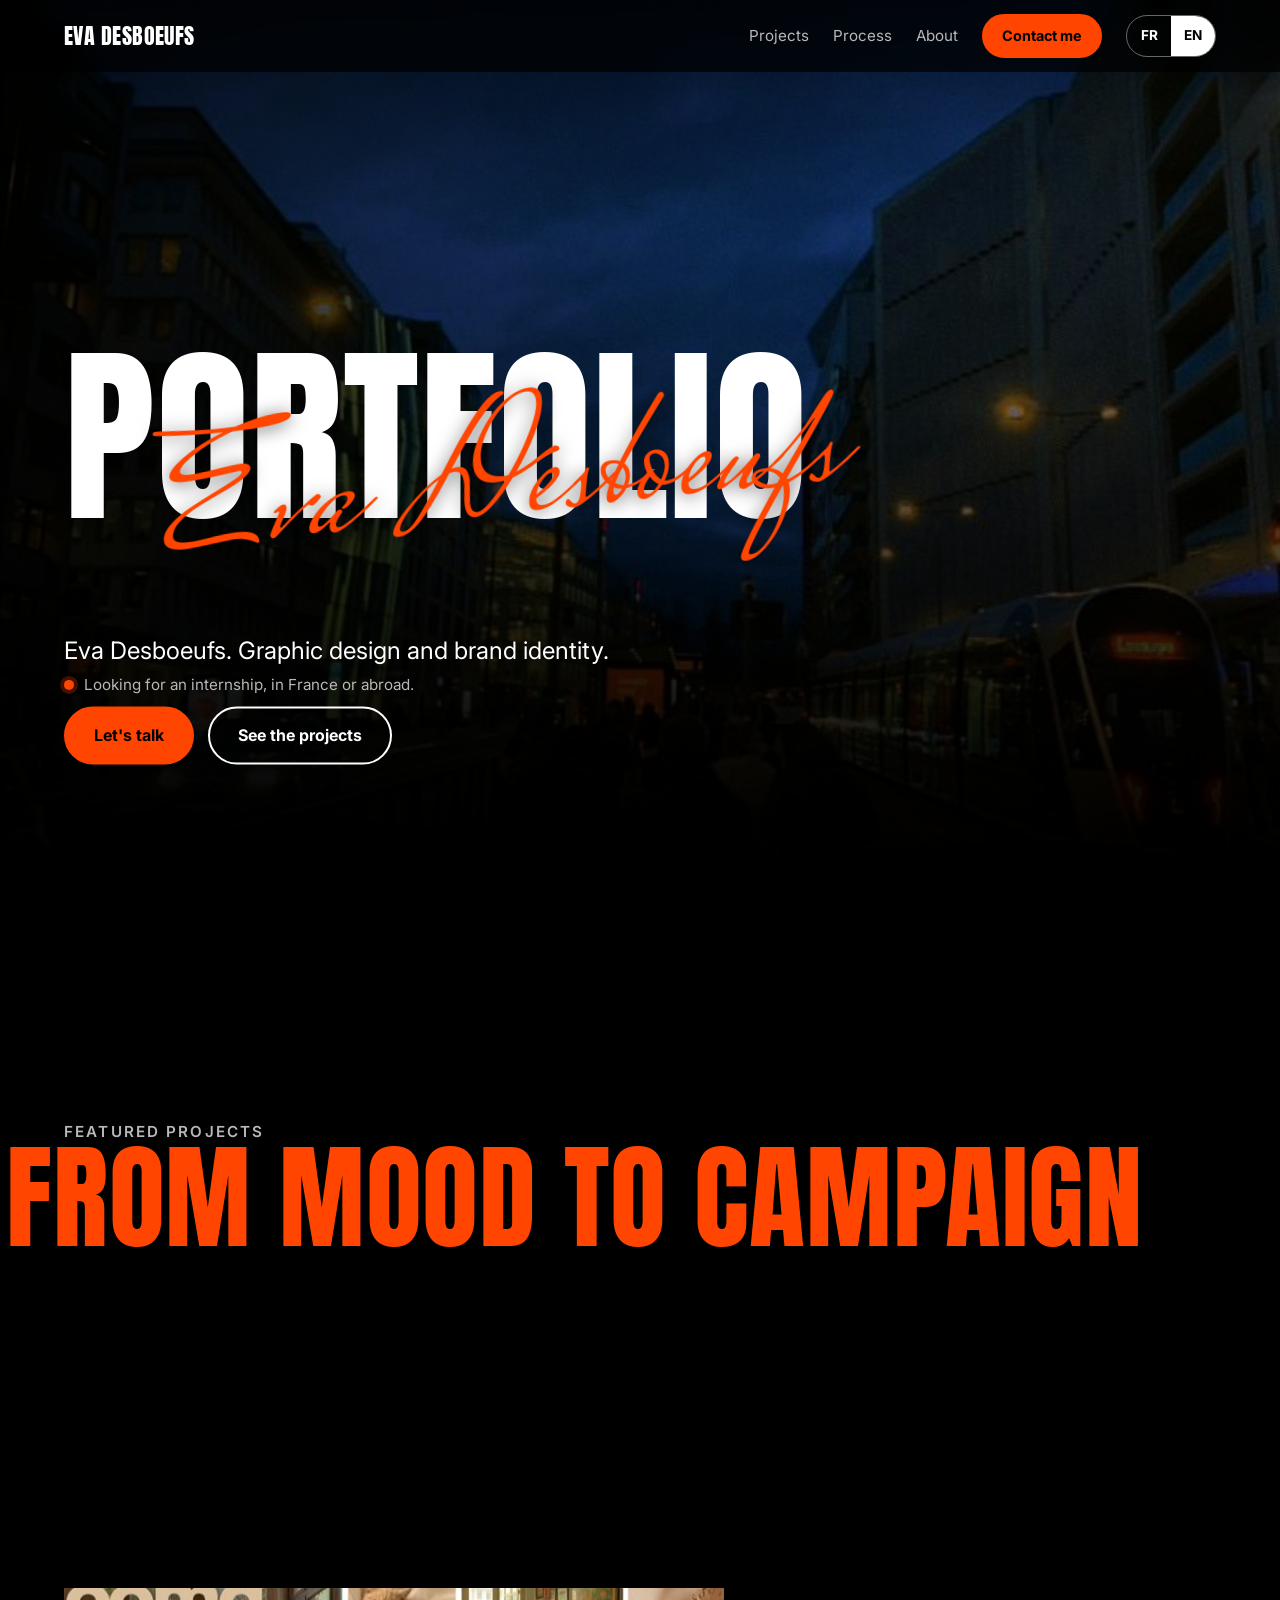
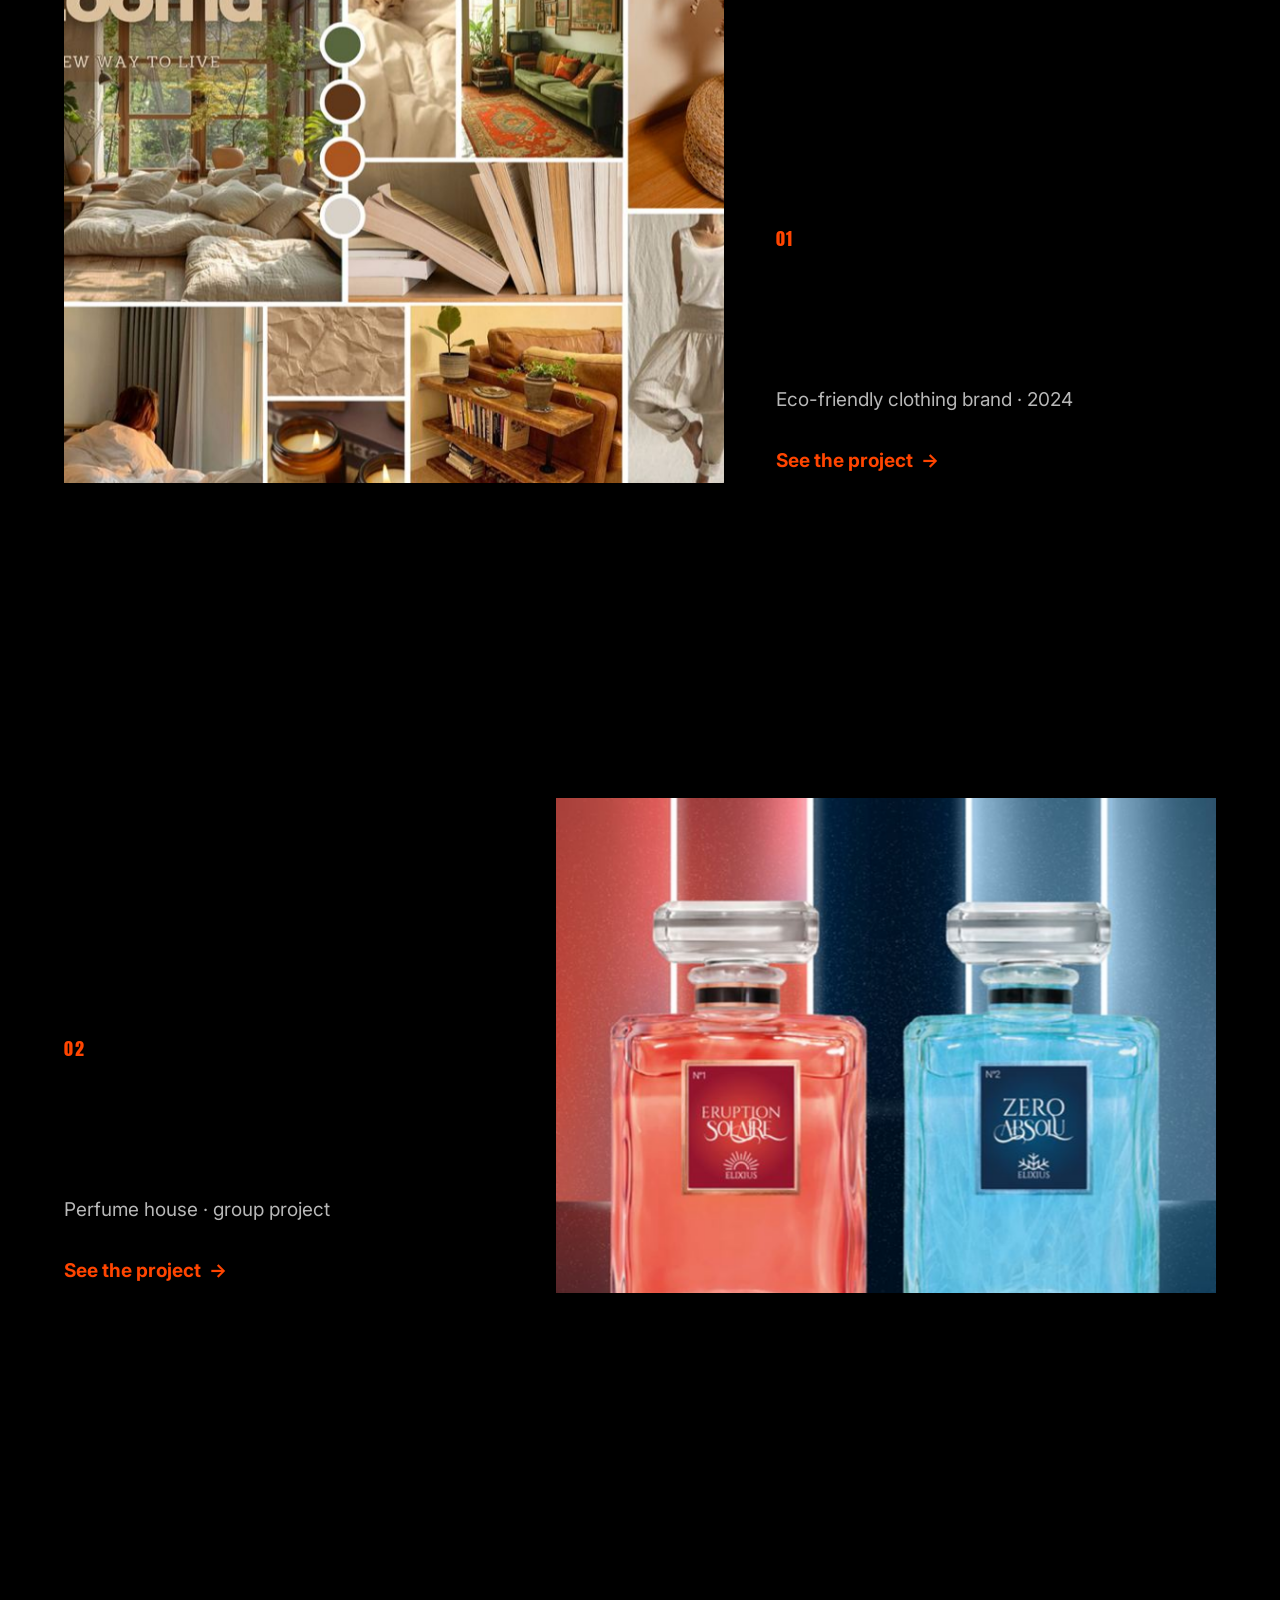
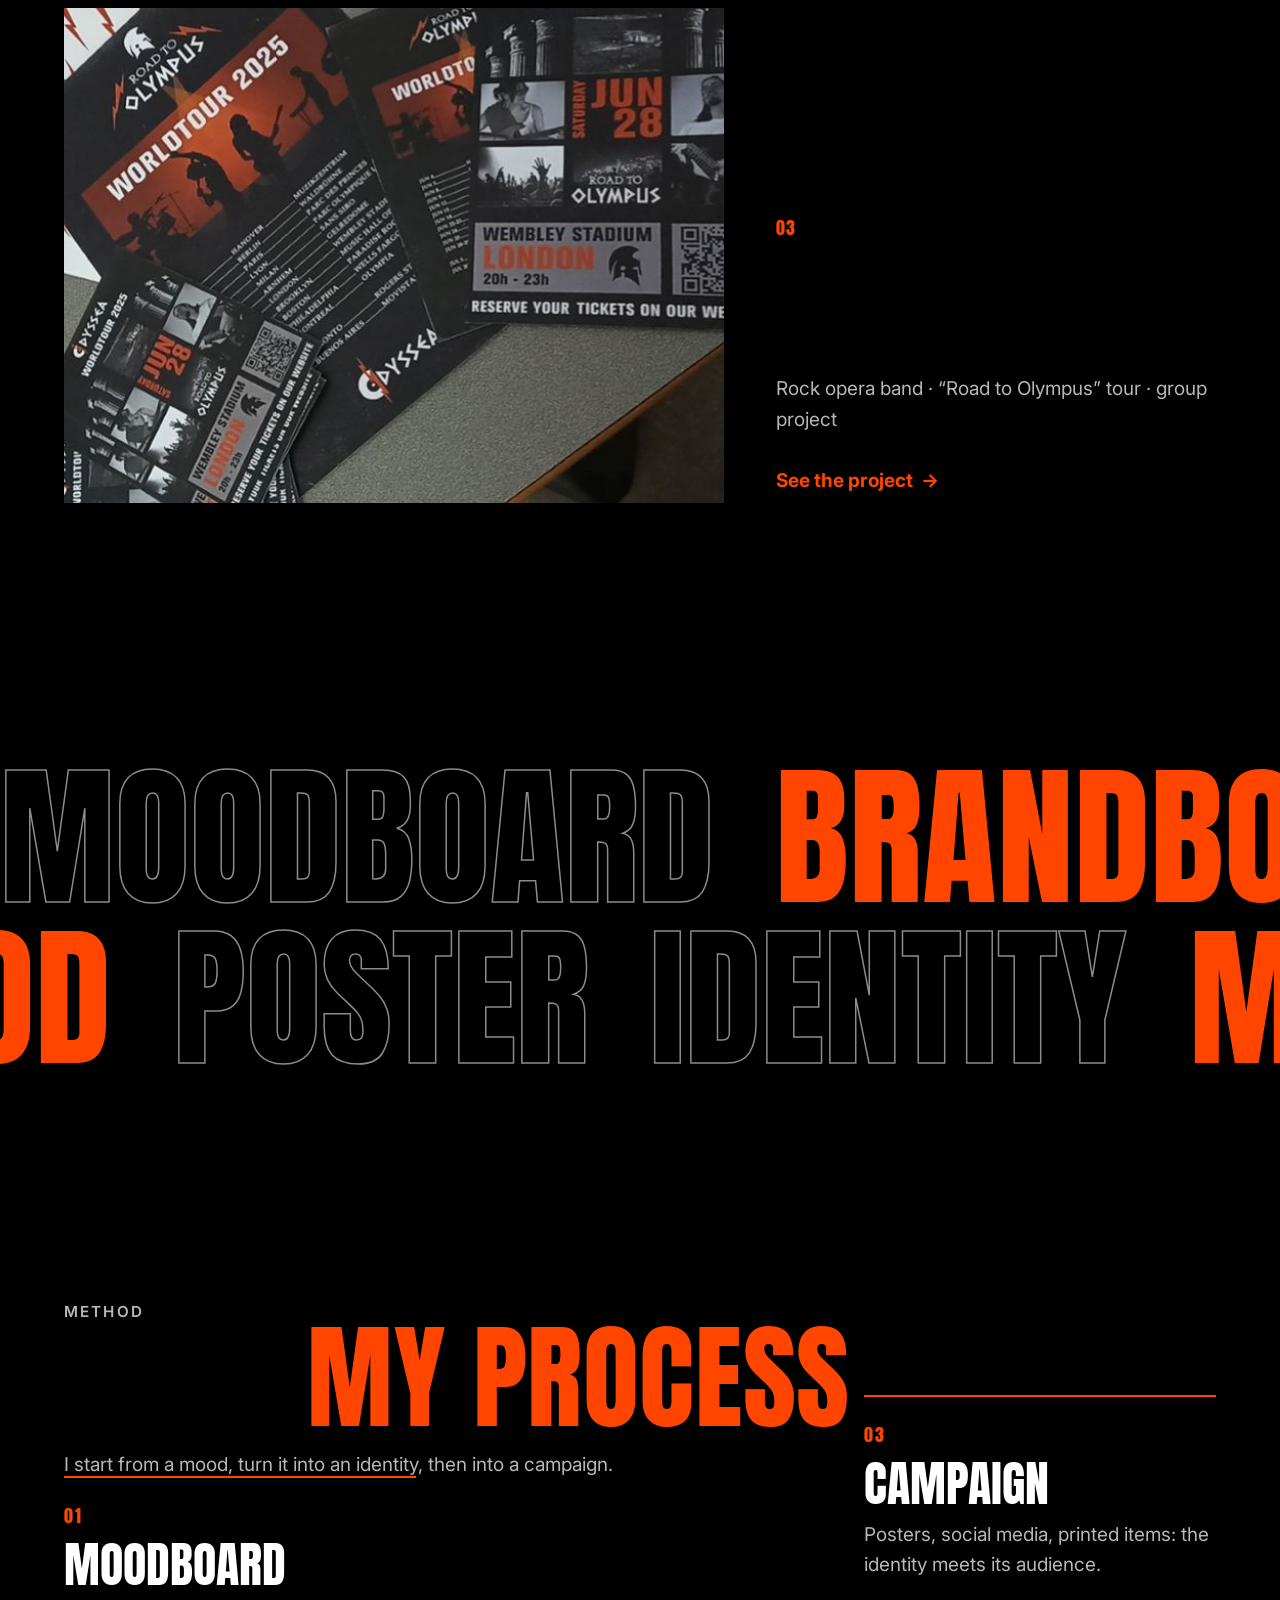
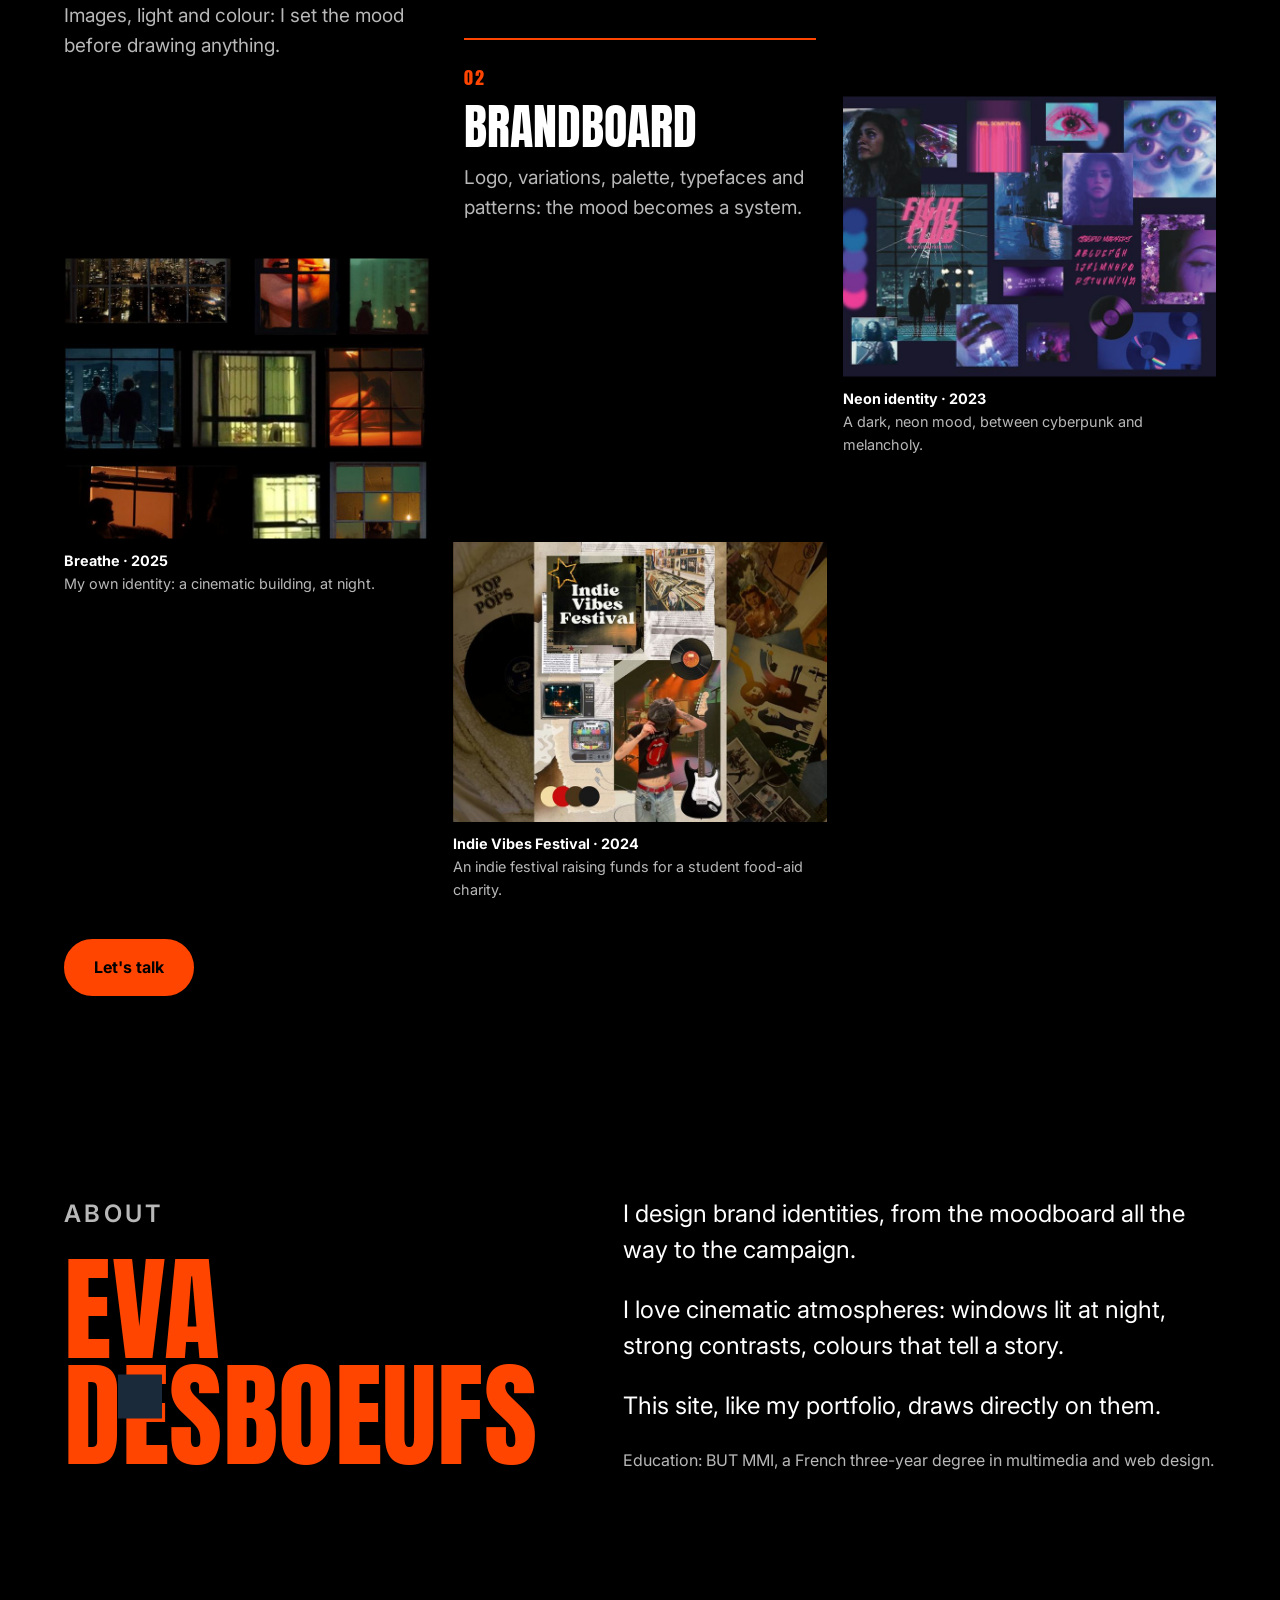
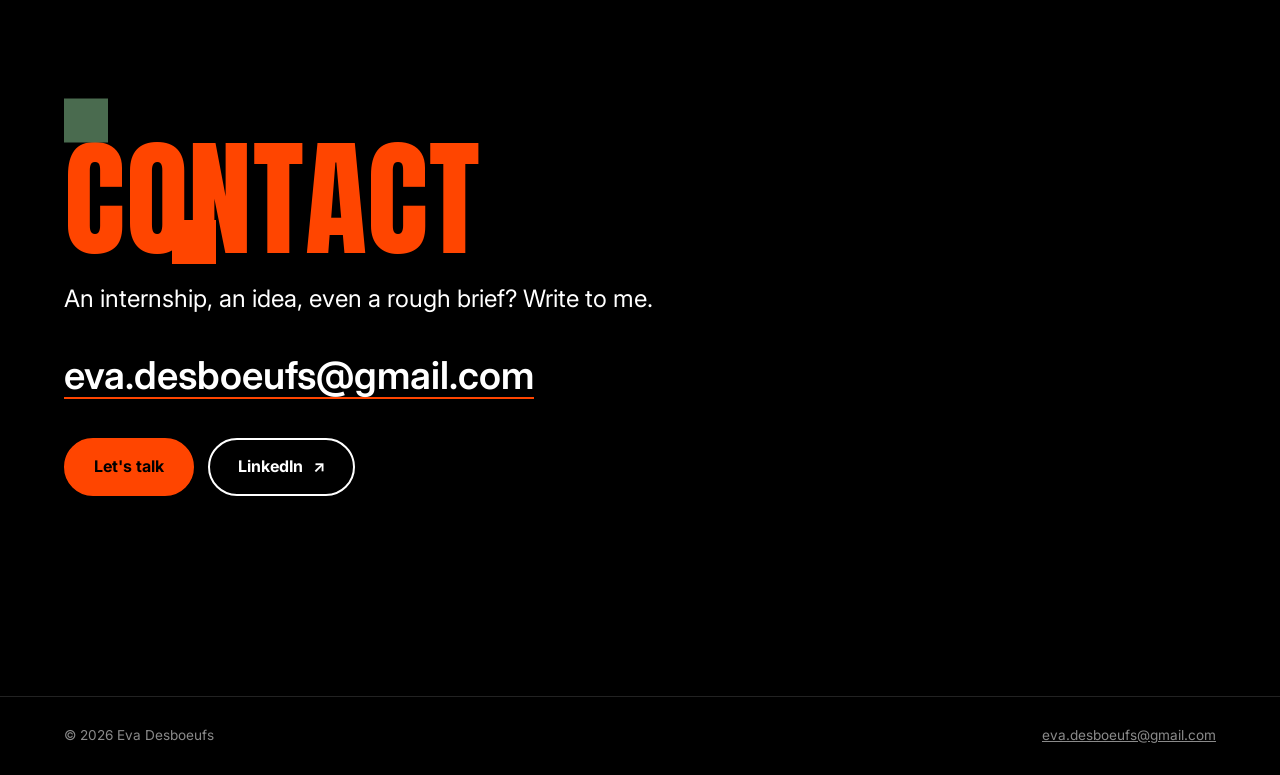
==== commit d1852d85: "Ajoute la fenêtre « Me contacter » : e-mail, téléphone et LinkedIn avec bouton copier Les boutons de" ====
--- a/index.html
+++ b/index.html
@@ -200,7 +200,7 @@
           <a class="btn" href="mailto:eva.desboeufs@gmail.com">Parlons de votre projet</a>
           <!-- TODO : ajouter le CV quand le fichier est fourni :
           <a class="btn btn--ghost" href="assets/cv/eva-desboeufs-cv-fr.pdf">Télécharger mon CV</a> -->
-          <!-- TODO : LinkedIn / Behance si Eva les fournit -->
+          <a class="btn btn--ghost" href="https://fr.linkedin.com/in/eva-desboeufs-7b1337314" target="_blank" rel="noopener">LinkedIn <span aria-hidden="true">↗</span></a>
         </div>
       </div>
     </section>
--- a/assets/css/style.css
+++ b/assets/css/style.css
@@ -311,6 +311,49 @@
 /* ---------- Révélation au défilement ---------- */
 .js .reveal { opacity: 0; transform: translateY(28px); transition: opacity .9s ease, transform .9s cubic-bezier(.2,.7,.2,1); }
 .js .reveal.is-visible { opacity: 1; transform: none; }
+
+/* ---------- Fenêtre « Me contacter » ---------- */
+.contact-dialog {
+  width: min(560px, calc(100% - 32px)); max-height: calc(100svh - 32px);
+  padding: clamp(28px, 5vw, 44px); margin: auto;
+  background: #0b0b0b; color: var(--white);
+  border: 1px solid #2a2a2a; border-top: 3px solid var(--orange); border-radius: 18px;
+  box-shadow: 0 30px 80px rgba(0,0,0,.7), 0 0 60px rgba(255,69,0,.15);
+  overflow: auto;
+}
+.contact-dialog::backdrop { background: rgba(0,0,0,.72); -webkit-backdrop-filter: blur(6px); backdrop-filter: blur(6px); }
+.contact-dialog[open] { animation: dialog-in .45s cubic-bezier(.2,.8,.2,1); }
+.contact-dialog[open]::backdrop { animation: fade-in .3s ease; }
+@keyframes dialog-in { from { opacity: 0; transform: translateY(24px) scale(.97); } }
+@keyframes fade-in { from { opacity: 0; } }
+.contact-dialog__close {
+  position: absolute; top: 12px; right: 12px; width: 44px; height: 44px;
+  border: 0; border-radius: 50%; background: transparent; color: var(--grey);
+  font-size: 30px; line-height: 1; cursor: pointer;
+}
+.contact-dialog__close:hover { color: var(--orange); background: #1a1a1a; }
+.contact-dialog__sign {
+  font-family: var(--font-script); color: var(--orange); font-size: 44px; line-height: 1;
+  margin: 0 0 -6px; transform: rotate(-4deg); transform-origin: left;
+}
+.contact-dialog__lead { color: var(--grey); margin: 10px 0 24px; }
+.contact-dialog__list { list-style: none; margin: 0; padding: 0; }
+.contact-dialog__list li {
+  display: grid; grid-template-columns: 1fr auto; align-items: center; gap: 6px 16px;
+  padding: 16px 0; border-top: 1px solid #222;
+}
+.contact-dialog__label {
+  grid-column: 1 / -1; font-size: .75rem; font-weight: 700; letter-spacing: .14em;
+  text-transform: uppercase; color: var(--orange);
+}
+.contact-dialog__value { font-size: clamp(16px, 2.2vw, 19px); font-weight: 600; word-break: break-all; }
+.contact-dialog__actions { display: flex; gap: 8px; }
+.contact-dialog .btn--small { min-height: 44px; padding: 8px 16px; font-size: .85rem; }
+.contact-dialog .btn.is-copied { background: var(--orange); color: var(--black); border-color: var(--orange); }
+@media (max-width: 480px) {
+  .contact-dialog__list li { grid-template-columns: 1fr; }
+  .contact-dialog__actions .btn { flex: 1; }
+}
 
 /* ---------- Mouvement : apparitions d'images ----------
    Le script ajoute .reveal-media et data-dir (up, left, right, down, center)
